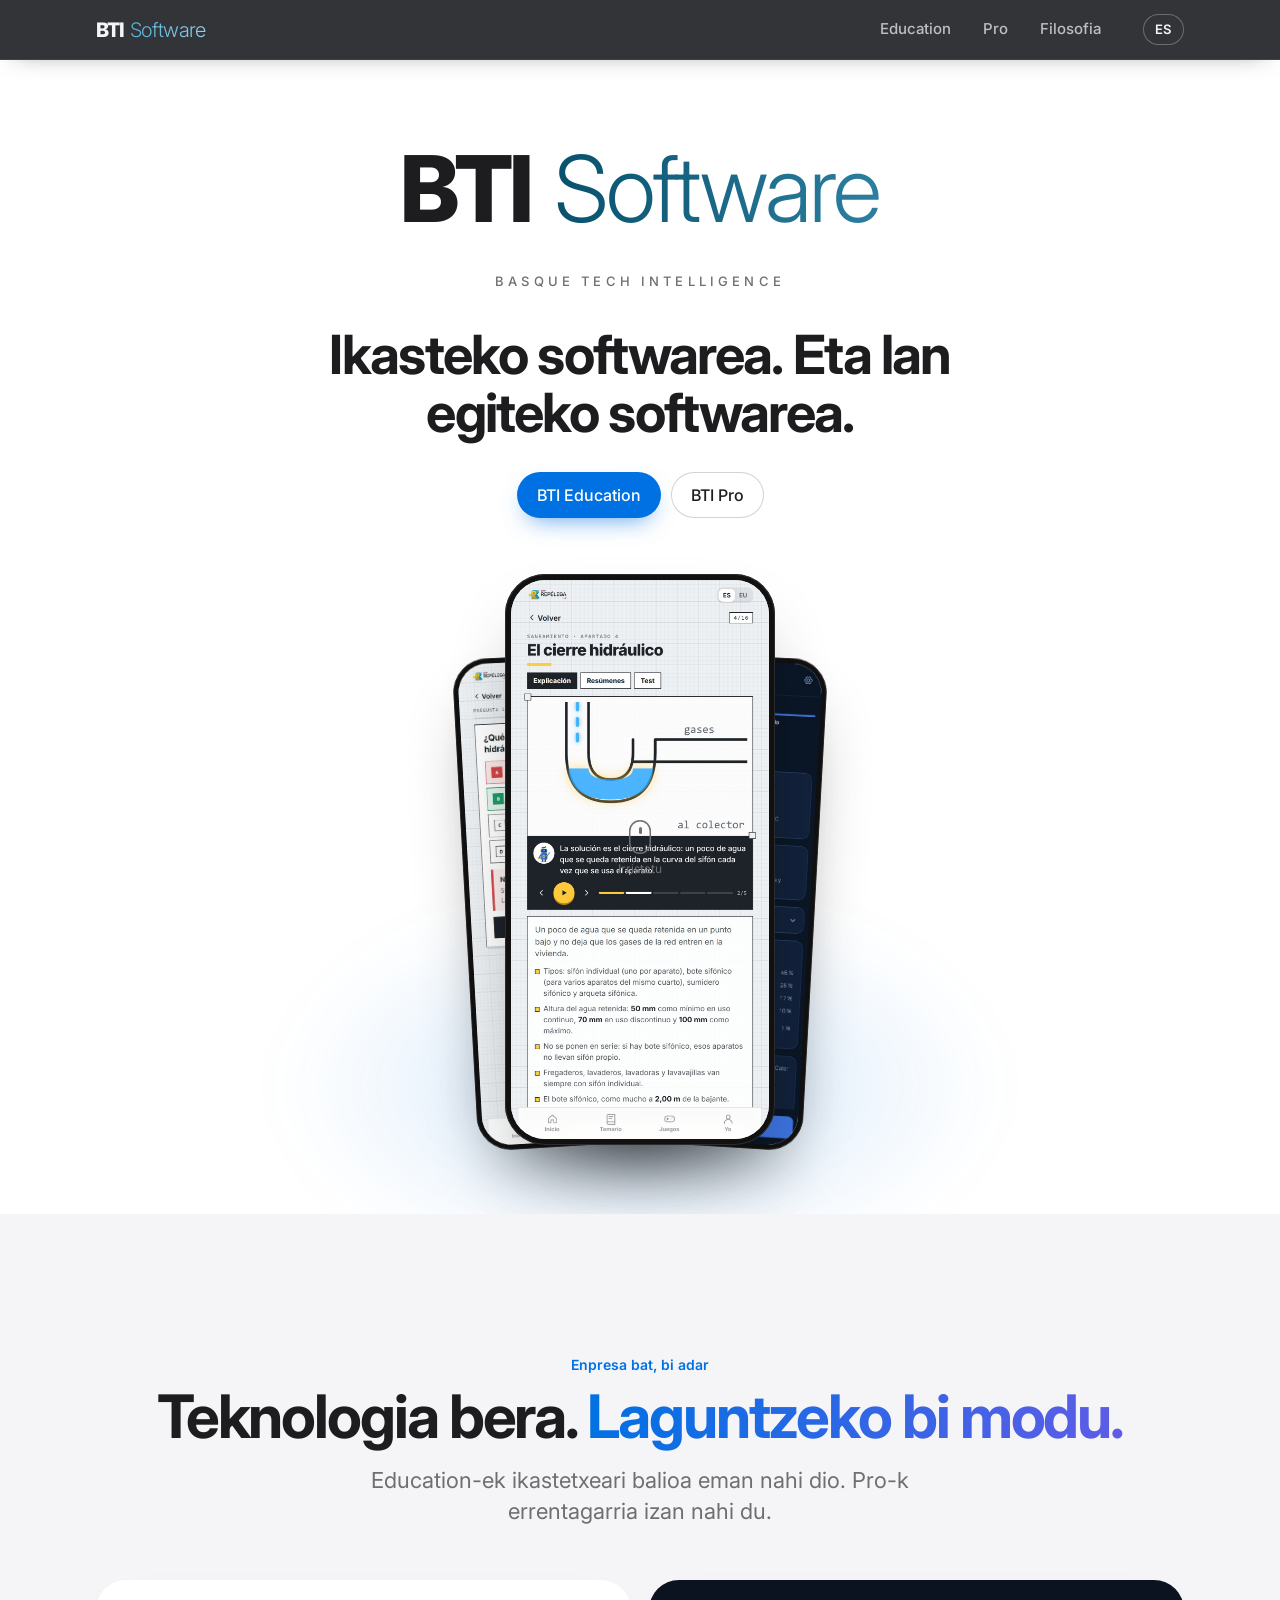
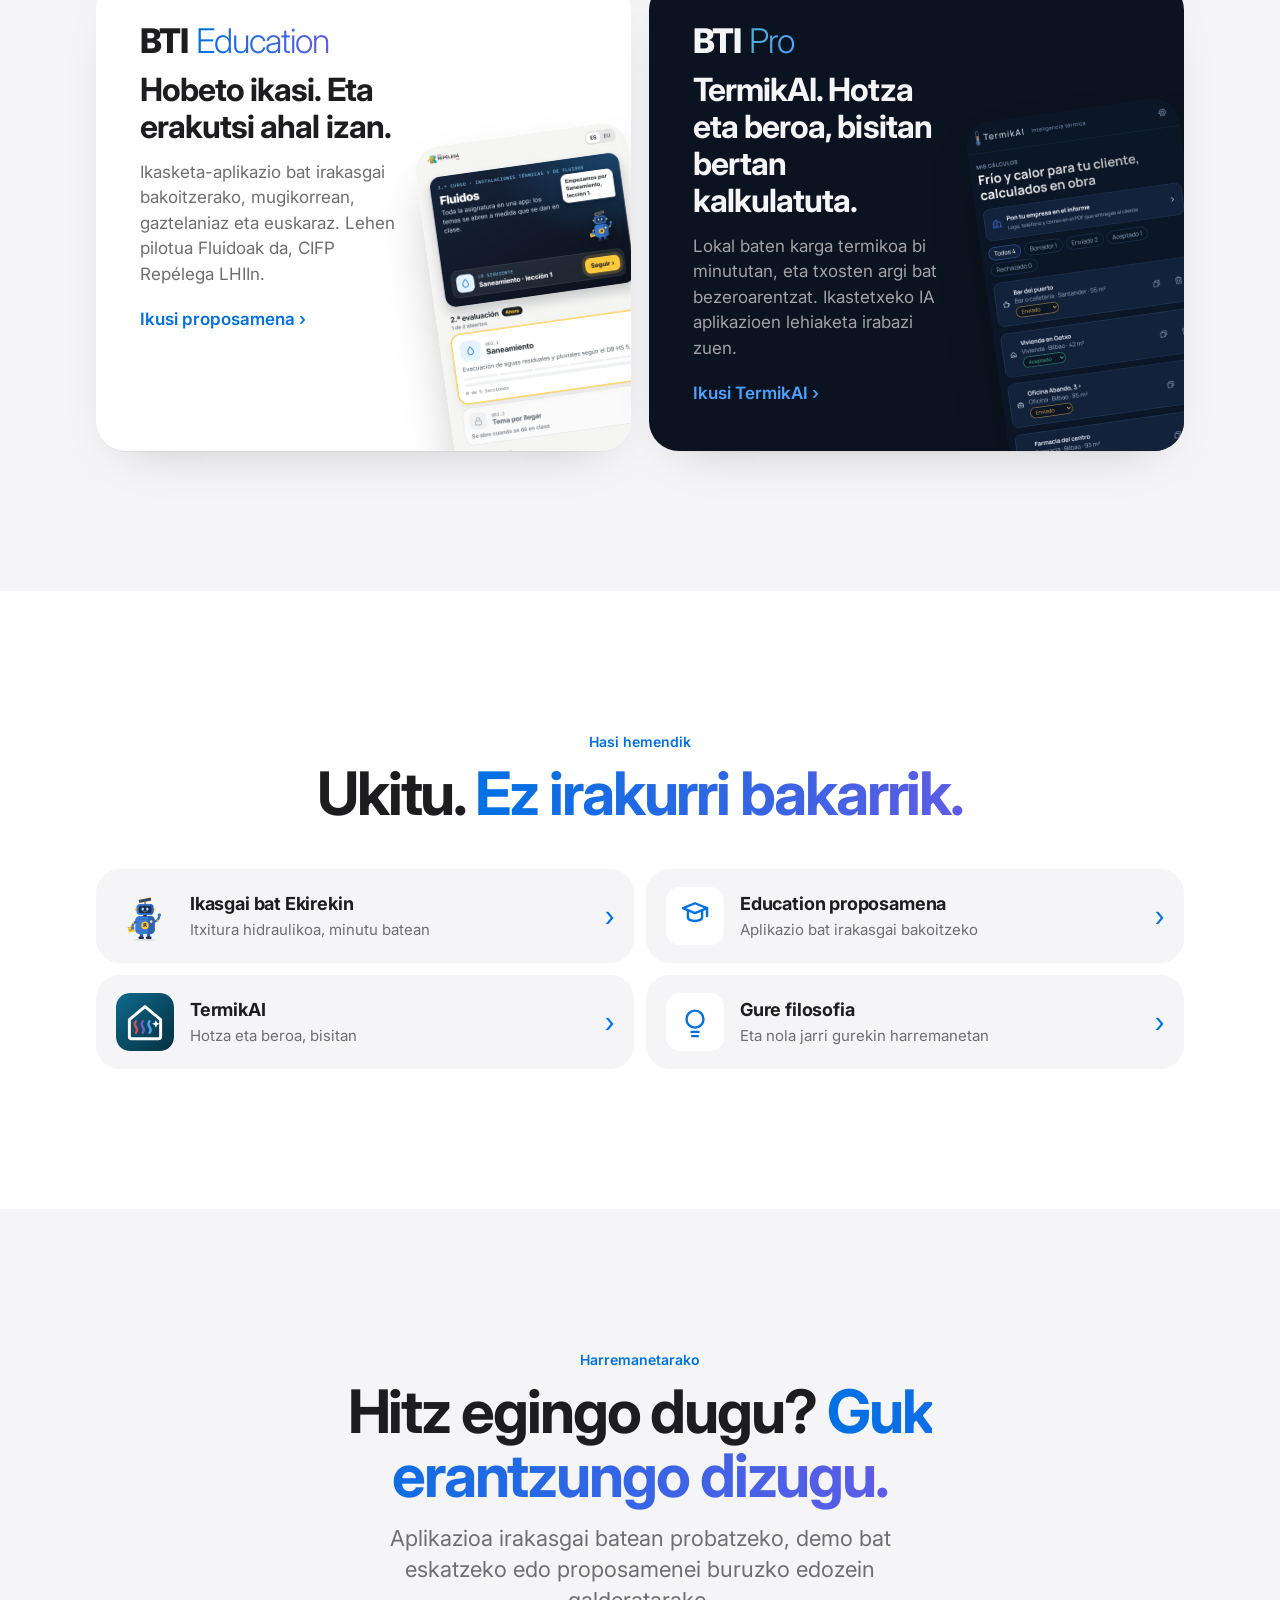
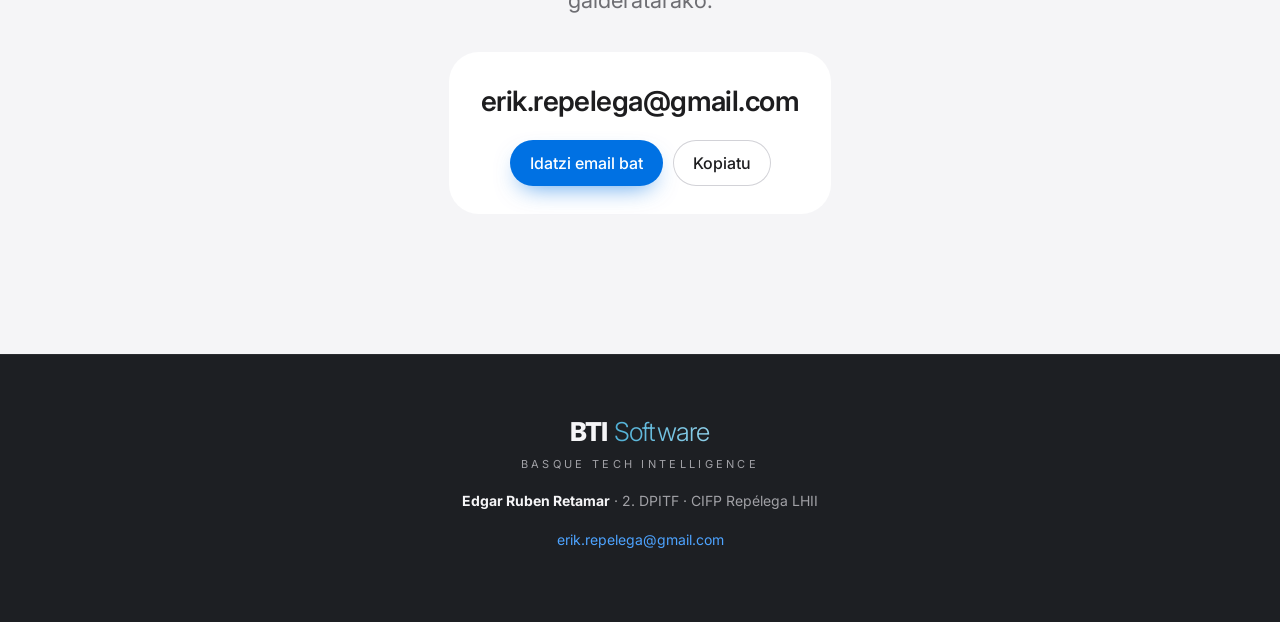
==== eu/index.html @ 72ccfb83 "Web en euskera (eu/) y barra y pie en carbón con menú animado" ====
<!doctype html>
<html lang="eu">
<head>
<meta charset="utf-8">
<meta name="viewport" content="width=device-width, initial-scale=1">
<title>BTI Software</title>
<meta name="description" content="BTI Software: BTI Education eta BTI Pro. Proposamenak, demoak eta bideoak.">
<link rel="icon" href="../img/robot.svg">
<link rel="preconnect" href="https://fonts.googleapis.com">
<link rel="stylesheet" href="https://fonts.googleapis.com/css2?family=Inter:wght@300;400;500;600;700;800&display=swap">
<link rel="stylesheet" href="../css/estilos.css">
<link rel="alternate" hreflang="es" href="../index.html">
</head>
<body>

<nav class="nav" id="nav">
  <div class="wrap">
    <a href="index.html" class="bti" aria-label="BTI Software"><b>BTI</b><i class="sw">Software</i></a>
    <div class="links"><a href="education.html">Education</a><a href="pro.html">Pro</a><a href="filosofia.html">Filosofia</a></div><a class="lang" href="../index.html" hreflang="es" lang="es" title="En castellano">ES</a>
  </div>
  <div class="progress" id="progress"></div>
</nav>


<main>
<!-- 1 · Azala -->
<header class="hero" id="top">
  <div class="wrap">
    <div class="mark"><span class="bti"><b>BTI</b><i class="sw">Software</i></span></div>
    <p class="tag">Basque Tech Intelligence</p>
    <h1 id="hero-title">Ikasteko softwarea. Eta lan egiteko softwarea.</h1>
    <div class="branches">
      <a class="pill solid" href="education.html">BTI Education</a>
      <a class="pill ghost" href="pro.html">BTI Pro</a>
    </div>
  </div>
  <div class="fan" id="fan" aria-label="Aplikazioen pantaila-argazkiak">
    <div class="glow"></div>
    <div class="phone" data-i="-1"><img src="../img/test.jpg" alt="Fluidoak aplikazioaren testa"></div>
    <div class="phone" data-i="1"><img src="../img/tk-resultado.jpg" alt="TermikAIren emaitza"></div>
    <div class="phone" data-i="0"><img src="../img/teoria.jpg" alt="Teoria animatua Ekirekin"></div>
  </div>
  <div class="scroll-hint"><span></span>Irristatu</div>
</header>

<!-- 2 · Enpresa nagusia eta bere bi adarrak -->
<section class="pad grey">
  <div class="wrap center">
    <p class="eyebrow rv">Enpresa bat, bi adar</p>
    <h2 class="h2 rv d1">Teknologia bera. <span class="grad-edu">Laguntzeko bi modu.</span></h2>
    <p class="sub rv d2">Education-ek ikastetxeari balioa eman nahi dio. Pro-k errentagarria izan nahi du.</p>
  </div>
  <div class="wrap">
    <div class="two">
      <a class="branch rv" href="education.html">
        <div class="text">
          <span class="bti"><b>BTI</b><i class="edu">Education</i></span>
          <h3>Hobeto ikasi. Eta erakutsi ahal izan.</h3>
          <p>Ikasketa-aplikazio bat irakasgai bakoitzerako, mugikorrean, gaztelaniaz eta euskaraz. Lehen pilotua Fluidoak da, CIFP Repélega LHIIn.</p>
          <span class="go">Ikusi proposamena ›</span>
        </div>
        <img class="art" src="../img/inicio.png" alt="">
      </a>
      <a class="branch dark rv d1" href="pro.html">
        <div class="text">
          <span class="bti"><b>BTI</b><i class="pro">Pro</i></span>
          <h3>TermikAI. Hotza eta beroa, bisitan bertan kalkulatuta.</h3>
          <p>Lokal baten karga termikoa bi minututan, eta txosten argi bat bezeroarentzat. Ikastetxeko IA aplikazioen lehiaketa irabazi zuen.</p>
          <span class="go">Ikusi TermikAI ›</span>
        </div>
        <img class="art" src="../img/tk-inicio.jpg" alt="">
      </a>
    </div>
  </div>
</section>
<!-- 3 · Sarbideak -->
<section class="pad">
  <div class="wrap center">
    <p class="eyebrow rv">Hasi hemendik</p>
    <h2 class="h2 rv d1">Ukitu. <span class="grad-edu">Ez irakurri bakarrik.</span></h2>
  </div>
  <div class="wrap">
    <div class="tiles">
      <a class="tile rv" href="education.html#eki"><img src="../img/robot.svg" alt=""><span><b>Ikasgai bat Ekirekin</b><small>Itxitura hidraulikoa, minutu batean</small></span><i>›</i></a>
      <a class="tile rv d1" href="education.html"><svg viewBox="0 0 24 24"><path d="M3.5 6.5 12 3l8.5 3.5L12 10z"/><path d="M7 8.3V13c0 1.4 2.2 2.5 5 2.5s5-1.1 5-2.5V8.3M20.5 6.5V12"/></svg><span><b>Education proposamena</b><small>Aplikazio bat irakasgai bakoitzeko</small></span><i>›</i></a>
      <a class="tile rv d2" href="pro.html"><img class="shot" src="../img/termikai-icono.svg" alt=""><span><b>TermikAI</b><small>Hotza eta beroa, bisitan</small></span><i>›</i></a>
      <a class="tile rv d3" href="filosofia.html"><svg viewBox="0 0 24 24"><circle cx="12" cy="10" r="6"/><path d="M9.5 19h5M10 22h4"/></svg><span><b>Gure filosofia</b><small>Eta nola jarri gurekin harremanetan</small></span><i>›</i></a>
    </div>
  </div>
</section>
<!-- Harremanetarako -->
<section class="pad grey contact" id="contacto">
  <div class="wrap center">
    <p class="eyebrow rv">Harremanetarako</p>
    <h2 class="h2 rv d1">Hitz egingo dugu? <span class="grad-edu">Guk erantzungo dizugu.</span></h2>
    <p class="sub rv d2">Aplikazioa irakasgai batean probatzeko, demo bat eskatzeko edo proposamenei buruzko edozein galderatarako.</p>
    <div class="mailbox rv d3">
      <span class="addr" id="mail-addr">erik.repelega@gmail.com</span>
      <div class="mail-btns">
        <a class="pill solid" href="mailto:erik.repelega@gmail.com?subject=BTI%20Software">Idatzi email bat</a>
        <button class="pill ghost" id="mail-copy" type="button">Kopiatu</button>
      </div>
    </div>
  </div>
</section>
</main>

<footer>
  <span class="bti"><b>BTI</b><i class="sw">Software</i></span>
  <p class="tag">Basque Tech Intelligence</p>
  <p><b>Edgar Ruben Retamar</b> · 2. DPITF · CIFP Repélega LHII</p>
  <p><a class="mail" href="mailto:erik.repelega@gmail.com">erik.repelega@gmail.com</a></p>
</footer>

<script src="../js/main.js"></script>
</body>
</html>
---- css/estilos.css ----
/* Web piloto de BTI Software: estilo Apple (blanco, gris claro, un bloque oscuro), las dos ramas y acceso a informes, demos y vídeos.
   Sin librerías salvo qrcodejs para los QR. Todos los efectos respetan prefers-reduced-motion. */
:root {
  --ink: #1D1D1F; --soft: #6E6E73; --line: #D2D2D7; --grey: #F5F5F7; --white: #FFFFFF;
  --blue: #0071E3; --indigo: #5E5CE6; --petrol: #08516D; --petrol2: #2C7FA0; --water: #2F8BDB;
  --night: #0B1320; --night2: #131E2E;
  --f: 'Inter', -apple-system, 'Segoe UI', Arial, sans-serif;
}
* { box-sizing: border-box; }
html { scroll-behavior: smooth; }
body { margin: 0; background: var(--white); color: var(--ink); font-family: var(--f); font-size: 17px; line-height: 1.5; -webkit-font-smoothing: antialiased; overflow-x: hidden; }
h1, h2, h3, p { margin: 0; }
a { color: inherit; }
img { display: block; max-width: 100%; }
.wrap { max-width: 1120px; margin: 0 auto; padding: 0 16px; }
.grad-sw { background: linear-gradient(90deg, var(--petrol), var(--petrol2)); -webkit-background-clip: text; background-clip: text; color: transparent; }
.grad-edu { background: linear-gradient(90deg, var(--blue), var(--indigo)); -webkit-background-clip: text; background-clip: text; color: transparent; }
.grad-pro { background: linear-gradient(90deg, #4FB0D6, #4DA3FF); -webkit-background-clip: text; background-clip: text; color: transparent; }
.eyebrow { font-size: 14px; font-weight: 600; color: var(--blue); }
.h2 { font-size: clamp(34px, 6vw, 60px); font-weight: 700; letter-spacing: -0.035em; line-height: 1.06; margin-top: 10px; text-wrap: balance; }
.sub { font-size: clamp(18px, 2.4vw, 22px); color: var(--soft); line-height: 1.4; margin-top: 16px; max-width: 40ch; }
.center { text-align: center; } .center .sub { margin-left: auto; margin-right: auto; }
section { position: relative; }
.pad { padding: clamp(72px, 11vw, 140px) 0; }
.grey { background: var(--grey); }

/* Marca (opción A): BTI en negrita y la rama fina en degradado */
.bti { display: inline-flex; align-items: baseline; gap: .26em; letter-spacing: -.045em; line-height: 1; white-space: nowrap; }
.bti b { font-weight: 800; } .bti i { font-style: normal; font-weight: 300; letter-spacing: -.03em; }
.bti .sw { background: linear-gradient(90deg, var(--petrol), var(--petrol2)); -webkit-background-clip: text; background-clip: text; color: transparent; }
.bti .edu { background: linear-gradient(90deg, var(--blue), var(--indigo)); -webkit-background-clip: text; background-clip: text; color: transparent; }
.bti .pro { background: linear-gradient(90deg, var(--petrol2), var(--blue)); -webkit-background-clip: text; background-clip: text; color: transparent; }
.dark .bti .pro { background-image: linear-gradient(90deg, #4FB0D6, #4DA3FF); }

/* ---------- Barra (carbón, igual que el pie) ---------- */
:root { --carbon: #1D1F23; }
.nav { position: fixed; inset: 0 0 auto 0; z-index: 50; height: 60px; display: flex; align-items: center; color: #F5F5F7;
  background: rgba(29,31,35,.9); backdrop-filter: saturate(160%) blur(20px); -webkit-backdrop-filter: saturate(160%) blur(20px);
  border-bottom: 1px solid rgba(255,255,255,.07); box-shadow: 0 8px 24px -16px rgba(0,0,0,.5); }
.nav.on-dark { background: rgba(29,31,35,.9); }
.nav .wrap { display: flex; align-items: center; gap: 22px; width: 100%; }
.nav .bti { font-size: 20px; text-decoration: none; color: #F5F5F7; }
.nav .bti .sw, footer .bti .sw { background-image: linear-gradient(90deg, #4FB0D6, #8FD0EA); }
.nav .links { margin-left: auto; display: flex; gap: 4px; font-size: 15px; font-weight: 500; }
.nav .links a { position: relative; text-decoration: none; padding: 8px 14px; border-radius: 999px; color: rgba(245,245,247,.72);
  transition: color .25s, background-color .25s; }
/* Al pasar: fondo suave y una línea que crece desde el centro; la página actual la lleva siempre */
.nav .links a::after { content: ''; position: absolute; left: 14px; right: 14px; bottom: 3px; height: 2px; border-radius: 2px;
  background: linear-gradient(90deg, #4DA3FF, #8A88FF); transform: scaleX(0); transition: transform .35s cubic-bezier(.2,.7,.2,1); }
.nav .links a:hover { color: #fff; background: rgba(255,255,255,.08); }
.nav .links a:hover::after, .nav .links a.here::after { transform: scaleX(1); }
.nav .links a.here { color: #fff; font-weight: 600; }
.nav .links a:focus-visible, .nav .lang:focus-visible { outline: 2px solid #4DA3FF; outline-offset: 2px; }
/* Cambio de idioma ES / EU (las páginas en euskera están en eu/) */
.nav .lang { margin-left: 6px; font-size: 13px; font-weight: 600; letter-spacing: .05em; padding: 6px 12px; border-radius: 999px; text-decoration: none;
  color: #F5F5F7; box-shadow: 0 0 0 1px rgba(255,255,255,.28) inset; transition: background-color .25s, color .25s, box-shadow .25s; }
.nav .lang:hover { background: #F5F5F7; color: var(--carbon); box-shadow: 0 0 0 1px #F5F5F7 inset; }
@media (prefers-reduced-motion: reduce) { .nav .links a, .nav .links a::after, .nav .lang { transition: none; } }
.progress { position: absolute; left: 0; bottom: -1px; height: 2px; width: 100%; transform-origin: 0 50%; transform: scaleX(0); background: linear-gradient(90deg, var(--petrol2), var(--blue), var(--indigo)); }
@media (max-width: 620px) { .nav .links a.hide-sm { display: none; } }

/* ---------- Portada ---------- */
.hero { min-height: 100vh; padding: 120px 0 0; text-align: center; overflow: hidden; }
.hero .mark { font-size: clamp(40px, 9vw, 92px); }
.hero .tag { margin-top: 14px; font-size: 13px; letter-spacing: .32em; text-transform: uppercase; color: var(--soft); font-weight: 500; }
.hero h1 { margin: 34px auto 0; font-size: clamp(30px, 5vw, 54px); font-weight: 700; letter-spacing: -0.035em; line-height: 1.08; max-width: 18ch; }
.hero h1 .w { display: inline-block; opacity: 0; transform: translateY(.5em); filter: blur(8px); transition: opacity .8s, transform .8s cubic-bezier(.2,.7,.2,1), filter .8s; }
.hero.go h1 .w { opacity: 1; transform: none; filter: none; }
.branches { display: flex; gap: 10px; justify-content: center; margin-top: 30px; flex-wrap: wrap; }
.pill { display: inline-flex; align-items: center; gap: 8px; padding: 11px 20px; border-radius: 999px; font-size: 16px; font-weight: 500; text-decoration: none; transition: transform .25s, box-shadow .25s; }
.pill:hover { transform: translateY(-2px); }
.pill.solid { background: var(--blue); color: #fff; box-shadow: 0 10px 24px -10px rgba(0,113,227,.7); }
.pill.ghost { background: #fff; color: var(--ink); box-shadow: 0 0 0 1px var(--line) inset; }
.fan { position: relative; height: clamp(380px, 62vw, 640px); max-width: 900px; margin: 56px auto 0; perspective: 1400px; }
.phone { position: absolute; left: 50%; top: 0; width: clamp(160px, 26vw, 270px); aspect-ratio: 500 / 1058; border-radius: 15% / 7%; background: #111; padding: clamp(4px, .6vw, 6px);
  box-shadow: 0 40px 80px -30px rgba(0,0,0,.45), 0 0 0 1px #2c2c2e inset; will-change: transform; }
.phone img, .phone iframe { width: 100%; height: 100%; object-fit: cover; object-position: top; border-radius: 13% / 6.2%; border: 0; background: #fff; }
.glow { position: absolute; inset: auto 10% -10% 10%; height: 60%; background: radial-gradient(closest-side, rgba(0,113,227,.18), transparent); filter: blur(30px); }
.scroll-hint { position: absolute; left: 50%; bottom: 22px; transform: translateX(-50%); font-size: 12px; color: var(--soft); display: grid; justify-items: center; gap: 6px; z-index: 3; }
.scroll-hint span { width: 22px; height: 34px; border-radius: 12px; box-shadow: 0 0 0 1.5px var(--soft) inset; position: relative; }
.scroll-hint span::after { content: ''; position: absolute; left: 50%; top: 7px; width: 3px; height: 7px; margin-left: -1.5px; border-radius: 2px; background: var(--soft); animation: hint 1.8s infinite; }
@keyframes hint { 0% { transform: translateY(0); opacity: 1; } 70% { transform: translateY(10px); opacity: 0; } 100% { opacity: 0; } }

/* ---------- Revelado al entrar ---------- */
.rv { opacity: 0; transform: translateY(34px); transition: opacity 1s, transform 1s cubic-bezier(.2,.7,.2,1); }
.rv.in { opacity: 1; transform: none; }
.rv.d1 { transition-delay: .1s; } .rv.d2 { transition-delay: .2s; } .rv.d3 { transition-delay: .3s; }

/* ---------- Matriz y ramas ---------- */
.two { display: grid; gap: 18px; margin-top: 54px; }
@media (min-width: 800px) { .two { grid-template-columns: 1fr 1fr; } }
.branch { position: relative; border-radius: 30px; padding: clamp(28px, 4vw, 44px); overflow: hidden; text-decoration: none; display: grid; gap: 14px; min-height: 380px; align-content: start;
  background: #fff; box-shadow: 0 1px 0 rgba(0,0,0,.04), 0 20px 50px -30px rgba(0,0,0,.25); transition: transform .4s cubic-bezier(.2,.7,.2,1); isolation: isolate; }
.branch::before { content: ''; position: absolute; inset: 0; z-index: -1; opacity: 0; transition: opacity .3s;
  background: radial-gradient(420px circle at var(--mx, 50%) var(--my, 50%), var(--spot, rgba(0,113,227,.12)), transparent 60%); }
.branch:hover::before { opacity: 1; }
.branch.dark { background: var(--night); color: #F5F5F7; --spot: rgba(77,163,255,.18); }
.branch .bti { font-size: 34px; }
.branch h3 { font-size: clamp(24px, 3vw, 32px); letter-spacing: -0.03em; line-height: 1.15; font-weight: 700; }
.branch p { color: var(--soft); } .branch.dark p { color: #A1A1A6; }
.branch .go { margin-top: 6px; font-weight: 600; color: var(--blue); } .branch.dark .go { color: #4DA3FF; }
.branch .art { position: absolute; right: -24px; bottom: -110px; width: 40%; max-width: 230px; transform: rotate(-8deg); border-radius: 26px; box-shadow: 0 30px 60px -20px rgba(0,0,0,.4); transition: transform .6s cubic-bezier(.2,.7,.2,1); }
.branch:hover .art { transform: rotate(-4deg) translateY(-12px); }
.branch .text { max-width: 58%; display: grid; gap: 14px; }
@media (max-width: 520px) { .branch .text { max-width: 100%; } .branch .art { position: relative; right: auto; bottom: auto; width: 60%; margin: 10px 0 -60px auto; } }

/* ---------- Historia con el móvil fijo ---------- */
.story { height: 320vh; }
.story .stick { position: sticky; top: 0; height: 100vh; display: grid; align-items: center; overflow: hidden; }
.story .grid { display: grid; gap: 30px; align-items: center; }
@media (min-width: 860px) { .story .grid { grid-template-columns: 1fr 1fr; } }
.steps { position: relative; min-height: 260px; }
.st { position: absolute; inset: 0; opacity: 0; transform: translateY(30px); transition: opacity .6s, transform .6s cubic-bezier(.2,.7,.2,1); pointer-events: none; }
.st.on { opacity: 1; transform: none; pointer-events: auto; }
.st .k { font-size: 14px; font-weight: 700; color: var(--blue); letter-spacing: .08em; }
.st h3 { font-size: clamp(34px, 5vw, 56px); font-weight: 700; letter-spacing: -0.04em; line-height: 1.04; margin-top: 8px; }
.st ul { list-style: none; padding: 0; margin: 20px 0 0; display: grid; gap: 10px; font-size: 19px; }
.st li { display: flex; gap: 10px; align-items: center; } .st li::before { content: ''; width: 8px; height: 8px; border-radius: 50%; background: var(--blue); flex: none; }
.dots { display: flex; gap: 8px; margin-top: 28px; } .dots i { width: 8px; height: 8px; border-radius: 4px; background: var(--line); transition: width .4s, background .4s; } .dots i.on { width: 28px; background: var(--blue); }
.story .stage { position: relative; height: min(76vh, 640px); display: grid; place-items: center; }
.story .phone { position: relative; left: auto; top: auto; width: auto; height: 100%; }
.story .phone img { position: absolute; inset: clamp(4px, .6vw, 6px); width: calc(100% - 2 * clamp(4px, .6vw, 6px)); height: calc(100% - 2 * clamp(4px, .6vw, 6px)); opacity: 0; transform: scale(1.04); transition: opacity .7s, transform .9s; }
.story .phone img.on { opacity: 1; transform: none; }
@media (max-width: 859px) { .story .stage { height: 52vh; order: -1; } .steps { min-height: 230px; } }

/* ---------- Lección de Eki ---------- */
.lesson { display: grid; gap: 22px; margin-top: 48px; background: #fff; border-radius: 32px; padding: clamp(18px, 3vw, 34px); box-shadow: 0 30px 70px -40px rgba(0,0,0,.35); }
@media (min-width: 900px) { .lesson { grid-template-columns: 1.25fr 1fr; align-items: center; } }
.board { position: relative; border-radius: 22px; overflow: hidden; background: #FBFBFD; box-shadow: 0 0 0 1px #ECECF0 inset;
  background-image: linear-gradient(#EEF1F6 1px, transparent 1px), linear-gradient(90deg, #EEF1F6 1px, transparent 1px); background-size: 26px 26px; }
.board svg { display: block; width: 100%; height: auto; }
.board .label { font: 600 clamp(13px, 3.4vw, 15px) var(--f); fill: var(--soft); }
.board .pipe-o { fill: none; stroke: #C9CED6; stroke-width: 26; stroke-linecap: round; stroke-linejoin: round; }
.board .pipe-i { fill: none; stroke: #fff; stroke-width: 18; stroke-linecap: round; stroke-linejoin: round; }
.board .water { fill: none; stroke: var(--water); stroke-width: 18; stroke-linecap: round; stroke-dasharray: 1; stroke-dashoffset: 1; transition: stroke-dashoffset 1.2s cubic-bezier(.4,0,.2,1); }
.board .water.full { stroke-dashoffset: 0; }
.board .vent { opacity: 0; transform: translateY(20px); transition: opacity .6s, transform .8s cubic-bezier(.2,.7,.2,1); }
.board .vent.on { opacity: 1; transform: none; }
.board .air { opacity: 0; } .board .vent.on .air { opacity: 1; }
.board .smell { opacity: 0; transition: opacity .5s; } .board .smell.on { opacity: 1; }
.board .stop { opacity: 0; transition: opacity .4s; } .board .stop.on { opacity: 1; }
.board .basin { fill: #fff; stroke: #C9CED6; stroke-width: 3; }
.coach { display: grid; gap: 16px; }
.eki-row { display: flex; gap: 14px; align-items: flex-end; }
.eki { width: clamp(84px, 11vw, 120px); flex: none; animation: bob 3.2s ease-in-out infinite; transform-origin: 50% 100%; }
.eki.talk { animation: bob 3.2s ease-in-out infinite, nod .5s ease-in-out 2; }
@keyframes bob { 50% { transform: translateY(-6px); } }
@keyframes nod { 50% { rotate: -4deg; } }
.say { position: relative; background: var(--grey); border-radius: 20px 20px 20px 6px; padding: 16px 18px; font-size: 18px; line-height: 1.45; min-height: 110px; flex: 1; }
.say b { color: var(--blue); font-weight: 600; }
.say .caret { display: inline-block; width: 2px; height: 1em; background: var(--blue); vertical-align: -2px; margin-left: 2px; animation: blink .9s steps(1) infinite; }
@keyframes blink { 50% { opacity: 0; } }
.ctrl { display: flex; align-items: center; gap: 10px; flex-wrap: wrap; }
.btn { appearance: none; border: 0; font: 600 16px var(--f); border-radius: 999px; padding: 12px 22px; cursor: pointer; background: var(--blue); color: #fff; transition: transform .2s, background .2s; }
.btn:hover { transform: translateY(-1px); } .btn.sec { background: #fff; color: var(--ink); box-shadow: 0 0 0 1px var(--line) inset; }
.btn:disabled { opacity: .4; cursor: default; transform: none; }
.ldots { display: flex; gap: 6px; margin-left: auto; } .ldots i { width: 7px; height: 7px; border-radius: 4px; background: var(--line); transition: width .3s, background .3s; } .ldots i.on { width: 22px; background: var(--blue); }
.quiz { display: grid; gap: 8px; } .quiz[hidden] { display: none; }
.opt { text-align: left; background: #fff; color: var(--ink); box-shadow: 0 0 0 1px var(--line) inset; border-radius: 14px; padding: 13px 16px; font-weight: 500; }
.opt.ok { background: #E8F6EE; box-shadow: 0 0 0 2px #1E9E5A inset; } .opt.ko { background: #F4F4F6; color: var(--soft); text-decoration: line-through; }
.confetti { position: absolute; inset: 0; pointer-events: none; overflow: hidden; }
.confetti i { position: absolute; width: 8px; height: 12px; border-radius: 2px; top: 40%; left: 50%; animation: pop 1.2s cubic-bezier(.2,.7,.3,1) forwards; }
@keyframes pop { to { transform: translate(var(--x), var(--y)) rotate(var(--r)); opacity: 0; } }

/* ---------- Cifras ---------- */
.nums { display: grid; grid-template-columns: repeat(2, 1fr); gap: 12px; margin-top: 46px; }
@media (min-width: 800px) { .nums { grid-template-columns: repeat(4, 1fr); } }
.num { background: #fff; border-radius: 26px; padding: 26px 22px; }
.grey .num { background: #fff; } .dark .num { background: var(--night2); }
.num .n { font-size: clamp(48px, 7vw, 72px); font-weight: 800; letter-spacing: -0.05em; line-height: 1; display: block; }
.num b { display: block; margin-top: 10px; font-size: 18px; } .num small { color: var(--soft); font-size: 14px; } .dark .num small { color: #A1A1A6; }

/* ---------- Demo en vivo ---------- */
.live { display: grid; gap: 30px; align-items: center; margin-top: 40px; }
@media (min-width: 860px) { .live { grid-template-columns: 1fr auto; } }
.live .phone { position: relative; left: auto; width: min(320px, 78vw); margin: 0 auto; }
.live .cover-btn { position: absolute; inset: clamp(4px, .6vw, 6px); border-radius: 13% / 6.2%; overflow: hidden; border: 0; padding: 0; cursor: pointer; background: #000; }
.live .cover-btn img { width: 100%; height: 100%; object-fit: cover; object-position: top; border-radius: 0; opacity: .55; transition: opacity .3s, transform .6s; }
.live .cover-btn:hover img { opacity: .4; transform: scale(1.03); }
.live .cover-btn span { position: absolute; inset: 0; display: grid; place-items: center; align-content: center; gap: 12px; color: #fff; font: 600 17px var(--f); }
.live .cover-btn span i { width: 66px; height: 66px; border-radius: 50%; background: rgba(255,255,255,.22); backdrop-filter: blur(10px); display: grid; place-items: center; animation: pulse 2s infinite; }
@keyframes pulse { 0% { box-shadow: 0 0 0 0 rgba(255,255,255,.5); } 100% { box-shadow: 0 0 0 22px rgba(255,255,255,0); } }
.checks { list-style: none; padding: 0; margin: 24px 0 0; display: grid; gap: 12px; }
.checks li { display: flex; gap: 12px; align-items: flex-start; font-size: 18px; }
.checks li svg { width: 24px; height: 24px; flex: none; stroke: var(--blue); fill: none; stroke-width: 2; stroke-linecap: round; stroke-linejoin: round; margin-top: 1px; }

/* ---------- Flujo ---------- */
.flow { position: relative; display: grid; gap: 16px; margin-top: 48px; }
@media (min-width: 800px) { .flow { grid-template-columns: repeat(4, 1fr); } }
.fl { background: var(--grey); border-radius: 24px; padding: 24px; position: relative; }
.fl small { font-size: 12px; font-weight: 700; color: var(--blue); letter-spacing: .08em; }
.fl h3 { font-size: 22px; margin-top: 6px; letter-spacing: -0.02em; } .fl p { color: var(--soft); margin-top: 4px; }
.fl .ln { position: absolute; left: 24px; right: 24px; top: 0; height: 3px; border-radius: 2px; background: linear-gradient(90deg, var(--blue), var(--indigo)); transform: scaleX(0); transform-origin: 0 50%; transition: transform .8s cubic-bezier(.2,.7,.2,1); }
.fl.in .ln { transform: scaleX(1); }
.phases { display: grid; gap: 14px; margin-top: 30px; }
@media (min-width: 800px) { .phases { grid-template-columns: repeat(3, 1fr); } }
.ph { border-radius: 24px; padding: 24px; box-shadow: 0 0 0 1px var(--line) inset; }
.ph .k { width: 34px; height: 34px; border-radius: 50%; display: grid; place-items: center; background: var(--blue); color: #fff; font-weight: 700; }
.ph small { display: block; margin-top: 14px; color: var(--blue); font-weight: 600; font-size: 13px; } .ph h3 { margin-top: 4px; font-size: 20px; } .ph p { color: var(--soft); margin-top: 6px; font-size: 16px; }

/* ---------- BTI Pro (oscuro) ---------- */
.dark { background: var(--night); color: #F5F5F7; }
.dark .eyebrow { color: #4DA3FF; } .dark .sub { color: #A1A1A6; }
.tk-logo { width: 74px; height: 74px; border-radius: 18px; box-shadow: 0 20px 40px -14px rgba(77,163,255,.5); }
.tksteps { display: grid; gap: 16px; margin-top: 50px; }
@media (min-width: 860px) { .tksteps { grid-template-columns: repeat(3, 1fr); } }
.tks { background: var(--night2); border-radius: 28px; padding: 26px 26px 0; overflow: hidden; display: grid; gap: 8px; align-content: start; }
.tks .k { font-size: 12px; font-weight: 700; letter-spacing: .08em; color: #4DA3FF; } .tks h3 { font-size: 24px; letter-spacing: -0.02em; } .tks p { color: #A1A1A6; }
.tks .peek { margin: 18px auto 0; width: 70%; aspect-ratio: 500 / 560; overflow: hidden; border-radius: 24px 24px 0 0; background: #111; padding: 6px 6px 0; transition: transform .6s cubic-bezier(.2,.7,.2,1); }
.tks:hover .peek { transform: translateY(-10px); }
.tks .peek img { width: 100%; border-radius: 19px 19px 0 0; }
.norms { display: flex; flex-wrap: wrap; gap: 8px; margin-top: 26px; }
.norms span { padding: 8px 14px; border-radius: 999px; font-size: 14px; background: rgba(255,255,255,.07); color: #D2D2D7; }
.disc { margin-top: 18px; font-size: 13px; color: #86868B; max-width: 70ch; }

/* ---------- Informes, demos y QR ---------- */
.docs { display: grid; gap: 18px; margin-top: 50px; }
@media (min-width: 860px) { .docs { grid-template-columns: 1fr 1fr; } }
.doc { border-radius: 30px; padding: clamp(24px, 3vw, 36px); background: #fff; box-shadow: 0 20px 50px -34px rgba(0,0,0,.3); display: grid; gap: 18px; align-content: start; }
.doc .bti { font-size: 28px; } .doc h3 { font-size: 24px; letter-spacing: -0.02em; }
.qrs { display: grid; grid-template-columns: 1fr 1fr; gap: 12px; }
.qr-card { border-radius: 22px; padding: 16px; background: var(--grey); display: grid; gap: 10px; justify-items: center; text-align: center; text-decoration: none; transition: transform .25s; }
.qr-card:hover { transform: translateY(-3px); }
.qr-card .qr { width: 100%; max-width: 150px; aspect-ratio: 1; background: #fff; border-radius: 14px; padding: 10px; }
.qr-card .qr img, .qr-card .qr canvas { width: 100% !important; height: auto !important; }
.qr-card b { font-size: 16px; } .qr-card small { display: block; font-size: 13px; color: var(--soft); font-weight: 400; }
.dl { display: flex; align-items: center; justify-content: space-between; gap: 12px; padding: 16px 18px; border-radius: 18px; box-shadow: 0 0 0 1px var(--line) inset; text-decoration: none; transition: background .2s; }
.dl:hover { background: var(--grey); } .dl b { display: block; } .dl small { color: var(--soft); }
.dl svg { width: 26px; height: 26px; stroke: var(--blue); fill: none; stroke-width: 1.8; stroke-linecap: round; stroke-linejoin: round; flex: none; }

footer { padding: 64px 16px 72px; text-align: center; color: #A1A1A6; font-size: 14px; background: var(--carbon); border-top: 1px solid rgba(255,255,255,.06); }
footer .bti { font-size: 26px; color: #F5F5F7; } footer b { color: #F5F5F7; } footer .tag { letter-spacing: .3em; font-size: 11px; text-transform: uppercase; margin-top: 10px; }
footer p { margin-top: 18px; }

@media (prefers-reduced-motion: reduce) {
  *, *::before, *::after { animation: none !important; transition: none !important; }
  .rv, .hero h1 .w { opacity: 1; transform: none; filter: none; }
}

/* ---------- Accesos de la portada ---------- */
.tiles { display: grid; gap: 12px; margin-top: 44px; }
@media (min-width: 760px) { .tiles { grid-template-columns: 1fr 1fr; } }
.tile { display: flex; align-items: center; gap: 16px; padding: 18px 20px; border-radius: 24px; background: var(--grey); text-decoration: none; transition: transform .3s cubic-bezier(.2,.7,.2,1), background .3s; }
.tile:hover { transform: translateY(-3px); background: #EDEDF2; }
.tile img, .tile svg { width: 58px; height: 58px; flex: none; border-radius: 14px; object-fit: cover; object-position: top; }
.tile svg { padding: 12px; background: #fff; fill: none; stroke: var(--blue); stroke-width: 1.7; stroke-linecap: round; stroke-linejoin: round; }
.tile b { display: block; font-size: 18px; letter-spacing: -0.01em; } .tile small { color: var(--soft); font-size: 15px; }
.tile i { margin-left: auto; font-style: normal; font-size: 28px; color: var(--blue); line-height: 1; transition: transform .3s; }
.tile:hover i { transform: translateX(4px); }

/* ---------- Móvil ---------- */
@media (max-width: 600px) {
  .pad { padding: 64px 0; }
  .hero { padding-top: 92px; min-height: auto; }
  .hero .tag { letter-spacing: .22em; font-size: 11px; }
  .fan { height: 118vw; margin-top: 36px; }
  .phone { width: 46vw; }
  .scroll-hint { display: none; }
  .nav .wrap { gap: 10px; } .nav .bti { font-size: 18px; }
  .nav .links { gap: 0; font-size: 14px; } .nav .links a { padding: 7px 9px; } .nav .links a::after { left: 9px; right: 9px; }
  .nav .lang { padding: 5px 9px; font-size: 12px; margin-left: 2px; }
  .lesson { padding: 12px; border-radius: 26px; margin-top: 32px; }
  .say { font-size: 16px; min-height: 120px; }
  .eki { width: 70px; }
  .ctrl .btn { padding: 11px 18px; }
  .story { height: 300vh; }
  .story .stick { align-items: start; padding-top: 64px; }
  .story .grid { gap: 14px; }
  .story .stage { height: 46vh; }
  .st h3 { font-size: 30px; } .st ul { font-size: 16px; margin-top: 12px; gap: 6px; }
  .steps { min-height: 250px; }
  .dots { margin-top: 0; }
  .num { padding: 20px 16px; border-radius: 20px; }
  .doc { border-radius: 24px; }
  .qr-card { padding: 12px; }
  .tks .peek { width: 78%; }
}

/* ---------- Filosofía ---------- */
.phil-top { padding-top: clamp(120px, 16vw, 180px); padding-bottom: 0; }
.phil-top .h2 { font-size: clamp(40px, 8vw, 84px); }
/* Manifiesto fijo: cada palabra se enciende según lo bajado (main.js) */
.mani { height: 240vh; }
.mani .stick { position: sticky; top: 0; height: 100vh; display: flex; align-items: center; }
.mani-text { font-size: clamp(28px, 4.6vw, 54px); font-weight: 700; letter-spacing: -0.03em; line-height: 1.18; max-width: 24ch; margin: 0 auto; text-align: center; text-wrap: balance; }
.mani-text .w { color: var(--ink); opacity: .14; transition: opacity .35s, color .35s; }
.mani-text .w.on { opacity: 1; }
.mani-text .w.key.on { color: var(--blue); }
.prs { display: grid; gap: 14px; margin-top: 48px; }
@media (min-width: 720px) { .prs { grid-template-columns: 1fr 1fr; } }
@media (min-width: 1000px) { .prs { grid-template-columns: repeat(3, 1fr); } }
.pr { position: relative; overflow: hidden; background: #fff; border-radius: 28px; padding: 28px; transition: transform .35s cubic-bezier(.2,.7,.2,1), box-shadow .35s; isolation: isolate; }
.pr::before { content: ''; position: absolute; inset: 0; z-index: -1; opacity: 0; transition: opacity .3s; background: radial-gradient(320px circle at var(--mx, 50%) var(--my, 50%), rgba(0,113,227,.10), transparent 60%); }
.pr:hover { transform: translateY(-4px); box-shadow: 0 24px 50px -30px rgba(0,0,0,.25); } .pr:hover::before { opacity: 1; }
.pr svg { width: 44px; height: 44px; fill: none; stroke: var(--blue); stroke-width: 1.6; stroke-linecap: round; stroke-linejoin: round; }
.pr small { display: block; margin-top: 18px; font-size: 12px; font-weight: 700; color: var(--soft); letter-spacing: .1em; }
.pr h3 { font-size: 24px; letter-spacing: -0.02em; line-height: 1.15; margin-top: 4px; }
.pr p { color: var(--soft); margin-top: 8px; }
.acro { display: grid; gap: 28px; margin-top: 36px; }
@media (min-width: 800px) { .acro { grid-template-columns: repeat(3, 1fr); } }
.acro b { font-size: clamp(64px, 10vw, 120px); font-weight: 800; letter-spacing: -0.05em; line-height: 1; background: linear-gradient(90deg, #4FB0D6, #4DA3FF); -webkit-background-clip: text; background-clip: text; color: transparent; }
.acro span { font-size: clamp(28px, 4vw, 44px); font-weight: 300; letter-spacing: -0.03em; }
.acro small { display: block; margin-top: 8px; color: #A1A1A6; font-size: 17px; }

/* ---------- Contacto ---------- */
.mailbox { display: inline-grid; gap: 18px; justify-items: center; margin-top: 36px; padding: 28px 32px; border-radius: 30px; background: #fff; max-width: 100%; }
.mailbox .addr { font-size: clamp(19px, 3.4vw, 28px); font-weight: 600; letter-spacing: -0.02em; overflow-wrap: anywhere; }
.mail-btns { display: flex; gap: 10px; flex-wrap: wrap; justify-content: center; }
.mail-btns button { font-family: var(--f); border: 0; cursor: pointer; }
footer a.mail { color: #4DA3FF; text-decoration: none; transition: color .2s; } footer a.mail:hover { color: #8A88FF; }
@media (max-width: 600px) {
  .mani { height: 220vh; }
  .mailbox { padding: 22px 18px; border-radius: 24px; }
  .pr { padding: 22px; border-radius: 24px; }
}
/* «Para llevar» de Education y Pro: tres QR (app, vídeo e informe) */
.doc.take { max-width: 760px; margin: 50px auto 0; }
.qrs.three { grid-template-columns: repeat(3, 1fr); }
/* En el móvil, un QR por fila y grande: así se puede enseñar la pantalla para que otro lo escanee */
@media (max-width: 600px) { .qrs, .qrs.three { grid-template-columns: 1fr; gap: 14px; } .qr-card { padding: 20px; } .qr-card .qr { max-width: 250px; padding: 14px; } .qr-card b { font-size: 18px; } }

/* ---------- Pro: la escena 3D movida con el scroll ---------- */
.film { height: 650vh; background: #000; }
.film .stick { position: sticky; top: 0; height: 100vh; overflow: hidden; }
.film .screen { position: absolute; inset: 0; background: #000; }
.film iframe { width: 100%; height: 100%; border: 0; display: block; pointer-events: none; opacity: 0; transition: opacity 1s; }
.film.ready iframe { opacity: 1; }
.film .load { position: absolute; inset: 0; display: grid; place-items: center; color: #6E6E73; font-size: 14px; letter-spacing: .1em; }
.film.ready .load { display: none; }
.film .caps { position: absolute; left: 0; right: 0; bottom: 11vh; height: 0; pointer-events: none; }
.fc { position: absolute; left: 16px; right: 16px; bottom: 0; text-align: center; color: #F5F5F7; font-size: clamp(30px, 4.6vw, 60px); font-weight: 600; letter-spacing: -0.03em; line-height: 1.1;
  opacity: 0; transform: translateY(18px); filter: blur(6px); transition: opacity .5s, transform .7s cubic-bezier(.2,.7,.2,1), filter .5s; text-shadow: 0 6px 34px rgba(0,0,0,.75); }
.fc small { display: block; font-size: 13px; font-weight: 500; letter-spacing: .32em; text-transform: uppercase; color: #9FD8FF; margin-bottom: 10px; }
.fc.on { opacity: 1; transform: none; filter: none; }
.film-hint { position: absolute; left: 0; right: 0; bottom: 4vh; text-align: center; font-size: 12px; letter-spacing: .3em; text-transform: uppercase; color: #8E8E93; transition: opacity .4s; }
.film.moved .film-hint { opacity: 0; }
.film-bar { position: absolute; left: 0; bottom: 0; height: 2px; width: 100%; background: linear-gradient(90deg, #2C7FA0, #4DA3FF); transform-origin: 0 50%; transform: scaleX(0); }
/* En vertical, la escena va en una franja panorámica y los rótulos debajo */
@media (max-aspect-ratio: 1/1) {
  .film { height: 560vh; }
  .film .screen { inset: auto 0; top: calc(50% - 28vw - 70px); aspect-ratio: 16 / 9; }
  .film .caps { bottom: auto; top: calc(50% + 28vw - 40px); }
  .fc { top: 0; bottom: auto; font-size: clamp(28px, 7.6vw, 44px); text-shadow: none; }
}
/* En horizontal, al final manda el logo de la escena: sin rótulo encima */
@media (min-aspect-ratio: 1/1) { .fc.last { display: none; } }

/* Próximamente en Pro: las tarjetas de filosofía en versión oscura, con su estado */
.dark .pr { background: #1C1C1E; box-shadow: 0 0 0 1px rgba(255,255,255,.07) inset; }
.dark .pr::before { background: radial-gradient(320px circle at var(--mx, 50%) var(--my, 50%), rgba(77,163,255,.16), transparent 60%); }
.dark .pr svg { stroke: #4DA3FF; }
.dark .pr p { color: #A1A1A6; }
.pr .state { display: inline-block; margin-top: 18px; padding: 4px 10px; border-radius: 99px; font-size: 12px; font-weight: 600; color: #4DA3FF; background: rgba(77,163,255,.12); }
.soon { padding-top: 0; }

/* ---------- Filosofía: efectos ---------- */
/* Título: cada palabra llega desenfocada y se asienta; al bajar, la cabecera se aleja */
.phil-top { overflow: hidden; }
#phil-head { will-change: transform, opacity; }
#phil-title .w { display: inline-block; opacity: 0; filter: blur(14px); transform: translateY(.35em) scale(.94); transition: opacity 1.1s, filter 1.1s, transform 1.3s cubic-bezier(.2,.7,.2,1); }
#phil-title .grad-edu .w { background: inherit; -webkit-background-clip: text; background-clip: text; color: transparent; padding-bottom: .08em; }
#phil-title.go .w { opacity: 1; filter: none; transform: none; }

/* Manifiesto: las palabras se enfocan al encenderse y las clave se subrayan */
.mani-text .w { display: inline-block; filter: blur(5px); transform: translateY(.14em); transition: opacity .5s, filter .6s, transform .6s cubic-bezier(.2,.7,.2,1), color .4s; }
.mani-text .w.on { filter: none; transform: none; }
.mani-text .w.key { position: relative; }
.mani-text .w.key::after { content: ''; position: absolute; left: 0; right: .25em; bottom: .02em; height: .08em; border-radius: 1em; background: linear-gradient(90deg, var(--blue), var(--indigo)); transform: scaleX(0); transform-origin: 0 50%; transition: transform .8s .25s cubic-bezier(.2,.7,.2,1); }
.mani-text .w.key.on::after { transform: scaleX(1); }

/* Principios: el icono se dibuja al aparecer y la tarjeta se inclina hacia el ratón */
.pr { transition: opacity 1s, transform .5s cubic-bezier(.2,.7,.2,1), box-shadow .35s; transform-style: preserve-3d; }
.pr svg .draw { stroke-dasharray: 1; stroke-dashoffset: 1; transition: stroke-dashoffset 1.6s .35s cubic-bezier(.4,0,.2,1); }
.pr.in svg .draw { stroke-dashoffset: 0; }
.pr.in.tilt { transform: perspective(900px) rotateX(var(--rx, 0deg)) rotateY(var(--ry, 0deg)) translateY(-4px); transition: opacity 1s, transform .12s linear, box-shadow .35s; transition-delay: 0s; }
.pr.in.tilt h3 { transform: translateZ(24px); } .pr h3 { transition: transform .5s; }

/* El nombre: B, T e I quietas en el centro; al bajar, cada una se abre en su palabra */
.name { height: 260vh; padding: 0; }
.name .stick { position: sticky; top: 0; height: 100vh; display: flex; align-items: center; }
.name .stick .wrap { width: 100%; }
.acro > div { --p: 0; }
.acro b { display: inline-block; opacity: calc(.3 + .7 * var(--p)); transform: scale(calc(1.15 - .15 * var(--p))); transform-origin: 100% 80%; }
.acro span { display: inline-block; clip-path: inset(-.2em calc((1 - var(--p)) * 100%) -.2em 0); opacity: var(--p); transform: translateX(calc((1 - var(--p)) * -.4em)); }
.acro small { opacity: clamp(0, calc(var(--p) * 2 - 1), 1); transform: translateY(calc((1 - var(--p)) * 14px)); }
@media (max-width: 799px) { .acro { gap: 18px; } .acro small { margin-top: 2px; } }
@media (max-height: 560px) { .name { height: auto; } .name .stick { position: static; height: auto; padding: 90px 0; } .acro > div { --p: 1 !important; } }
@media (prefers-reduced-motion: reduce) {
  #phil-title .w, .mani-text .w { opacity: 1; filter: none; transform: none; }
  .pr svg .draw { stroke-dashoffset: 0; }
  .name { height: auto; } .name .stick { position: static; height: auto; padding: 120px 0; } .acro > div { --p: 1 !important; }
}

/* ---------- Filosofía: las seis ideas como recorrido ---------- */
.route { list-style: none; position: relative; margin: 70px auto 0; padding: 0; max-width: 1000px; display: grid; gap: 90px; }
.route .rail { position: absolute; top: 10px; bottom: 10px; left: 50%; width: 2px; margin-left: -1px; background: var(--line); border-radius: 2px; overflow: hidden; }
.route .rail i { position: absolute; inset: 0; background: linear-gradient(180deg, var(--blue), var(--indigo)); transform: scaleY(0); transform-origin: 50% 0; }
.idea { position: relative; display: grid; grid-template-columns: 1fr 80px 1fr; align-items: center; }
.idea .txt { grid-column: 1; grid-row: 1; text-align: right; padding-right: 10px; }
.idea .viz { grid-column: 3; grid-row: 1; justify-self: start; }
.idea:nth-child(odd) .txt { grid-column: 3; text-align: left; padding: 0 0 0 10px; }
.idea:nth-child(odd) .viz { grid-column: 1; justify-self: end; }
.idea .dot { grid-column: 2; grid-row: 1; justify-self: center; z-index: 1; width: 52px; height: 52px; border-radius: 50%; display: grid; place-items: center; font-size: 15px; font-weight: 700; color: var(--soft); background: var(--grey); box-shadow: 0 0 0 2px var(--line) inset; transition: color .6s, box-shadow .6s, transform .6s cubic-bezier(.2,.7,.2,1); }
.idea.lit .dot { color: #fff; background: linear-gradient(135deg, var(--blue), var(--indigo)); box-shadow: 0 0 0 8px rgba(0,113,227,.12), 0 10px 30px -8px rgba(0,113,227,.6); transform: scale(1.08); }
.idea h3 { font-size: clamp(24px, 3vw, 32px); letter-spacing: -0.025em; line-height: 1.12; }
.idea p { color: var(--soft); margin-top: 10px; font-size: 17px; max-width: 34ch; display: inline-block; }
.viz { position: relative; width: 260px; height: 160px; display: grid; place-items: center; }
.viz svg { fill: none; stroke-linecap: round; stroke-linejoin: round; }

/* 1 · bombilla que se enciende y la pregunta que sale */
.v-bulb svg { width: 150px; stroke: var(--ink); stroke-width: 2.4; }
.v-bulb .glass { fill: rgba(0,113,227,0); transition: fill 1s .6s, stroke 1s .6s; }
.v-bulb .rays path { stroke: var(--blue); stroke-dasharray: 12; stroke-dashoffset: 12; transition: stroke-dashoffset .6s 1.2s; }
.idea.in .v-bulb .glass { fill: rgba(0,113,227,.14); stroke: var(--blue); }
.idea.in .v-bulb .rays path { stroke-dashoffset: 0; animation: ray 2.6s 2s ease-in-out infinite; }
@keyframes ray { 50% { opacity: .35; } }
.v-bulb .q { position: absolute; top: 18px; right: 2px; padding: 6px 12px; border-radius: 14px 14px 14px 4px; background: #fff; font-size: 14px; font-weight: 600; box-shadow: 0 8px 24px -12px rgba(0,0,0,.3); opacity: 0; transform: translateY(8px) scale(.9); transition: .6s 1.6s cubic-bezier(.2,.7,.2,1); }
.idea.in .v-bulb .q { opacity: 1; transform: none; }

/* 2 · IA → propuesta → persona que valida */
.v-flow { display: flex; align-items: center; justify-content: center; }
.v-flow .chip { flex: none; height: 46px; min-width: 46px; padding: 0 14px; border-radius: 23px; display: grid; place-items: center; font-weight: 700; font-size: 14px; background: #fff; box-shadow: 0 8px 24px -14px rgba(0,0,0,.35); opacity: 0; transform: scale(.7); transition: .5s cubic-bezier(.3,1.5,.5,1); }
.v-flow .ai { color: #fff; background: linear-gradient(135deg, var(--indigo), var(--blue)); }
.v-flow .ok { position: relative; padding: 0; width: 56px; height: 56px; border-radius: 50%; }
.v-flow .ok svg { width: 28px; stroke: var(--ink); stroke-width: 1.8; }
.v-flow .ok em { position: absolute; right: -4px; bottom: -4px; width: 22px; height: 22px; border-radius: 50%; display: grid; place-items: center; font-style: normal; font-size: 12px; color: #fff; background: #1E9E5A; transform: scale(0); transition: transform .4s 2.2s cubic-bezier(.3,1.6,.5,1); }
.v-flow .wire { position: relative; flex: none; width: 30px; height: 2px; background: var(--line); overflow: hidden; }
.v-flow .wire b { position: absolute; inset: 0; width: 40%; background: var(--blue); transform: translateX(-100%); }
.idea.in .v-flow .chip { opacity: 1; transform: none; }
.idea.in .v-flow .doc { transition-delay: .7s; } .idea.in .v-flow .ok { transition-delay: 1.4s; }
.idea.in .v-flow .ok em { transform: scale(1); }
.idea.in .v-flow .wire b { animation: wire 1.8s 1s linear infinite; }
.idea.in .v-flow .wire + .doc + .wire b { animation-delay: 1.6s; }
@keyframes wire { to { transform: translateX(260%); } }

/* 3 · hoja que se escribe y sellos de la norma */
.v-doc .sheet { width: 110px; height: 136px; border-radius: 12px; background: #fff; box-shadow: 0 14px 34px -18px rgba(0,0,0,.35); padding: 22px 16px; display: grid; gap: 12px; align-content: start; }
.v-doc .sheet i { height: 6px; border-radius: 3px; background: var(--line); transform: scaleX(0); transform-origin: 0 50%; transition: transform .6s cubic-bezier(.2,.7,.2,1); }
.v-doc .sheet i:nth-child(2) { width: 80%; transition-delay: .25s; } .v-doc .sheet i:nth-child(3) { transition-delay: .5s; } .v-doc .sheet i:nth-child(4) { width: 60%; transition-delay: .75s; }
.idea.in .v-doc .sheet i { transform: scaleX(1); }
.v-doc .stamp { position: absolute; padding: 5px 11px; border-radius: 9px; font-size: 13px; font-weight: 700; color: var(--blue); background: rgba(0,113,227,.1); box-shadow: 0 0 0 1.5px rgba(0,113,227,.35) inset; opacity: 0; transform: scale(1.8) rotate(-8deg); transition: .45s cubic-bezier(.3,1.4,.5,1); white-space: nowrap; }
.v-doc .s1 { left: 18px; top: 26px; } .v-doc .s2 { right: 18px; top: 50px; } .v-doc .s3 { right: 10px; bottom: 10px; color: #1E9E5A; background: rgba(30,158,90,.1); box-shadow: 0 0 0 1.5px rgba(30,158,90,.35) inset; }
.idea.in .v-doc .stamp { opacity: 1; transform: rotate(-6deg); }
.idea.in .v-doc .s1 { transition-delay: 1.1s; } .idea.in .v-doc .s2 { transition-delay: 1.4s; transform: rotate(5deg); } .idea.in .v-doc .s3 { transition-delay: 1.9s; transform: rotate(-3deg); }

/* 4 · bocadillo que cambia de idioma */
.v-lang { gap: 16px; align-content: center; }
.v-lang .bubble { position: relative; width: 150px; height: 64px; border-radius: 22px 22px 22px 6px; background: #fff; box-shadow: 0 12px 30px -16px rgba(0,0,0,.35); font-size: 26px; font-weight: 700; letter-spacing: -0.02em; overflow: hidden; }
.v-lang .bubble span { position: absolute; inset: 0; display: grid; place-items: center; }
.v-lang .eu { color: var(--blue); transform: translateY(100%); }
.idea.in .v-lang .es { animation: langOut 4s 1s infinite; } .idea.in .v-lang .eu { animation: langIn 4s 1s infinite; }
@keyframes langOut { 0%, 40% { transform: none; } 50%, 90% { transform: translateY(-100%); } 100% { transform: none; } }
@keyframes langIn { 0%, 40% { transform: translateY(100%); } 50%, 90% { transform: none; } 100% { transform: translateY(100%); } }
.v-lang .switch { position: relative; display: flex; width: 100px; height: 34px; border-radius: 17px; background: #E8E8ED; font-size: 12px; font-weight: 700; }
.v-lang .switch span { position: relative; z-index: 1; flex: 1; display: grid; place-items: center; }
.v-lang .switch i { position: absolute; top: 3px; left: 3px; width: 47px; height: 28px; border-radius: 14px; background: #fff; box-shadow: 0 2px 8px rgba(0,0,0,.15); }
.idea.in .v-lang .switch i { animation: knob 4s 1s infinite; }
@keyframes knob { 0%, 40% { transform: none; } 50%, 90% { transform: translateX(47px); } 100% { transform: none; } }

/* 5 · móvil con barras que suben */
.v-phone .ph { width: 76px; height: 140px; border-radius: 18px; background: #fff; box-shadow: 0 0 0 2.5px var(--ink) inset, 0 16px 34px -18px rgba(0,0,0,.4); display: flex; align-items: flex-end; justify-content: center; gap: 6px; padding: 0 12px 22px; }
.v-phone .ph i { width: 9px; border-radius: 3px; background: linear-gradient(180deg, var(--blue), var(--indigo)); height: 0; transition: height .8s cubic-bezier(.2,.7,.2,1); }
.idea.in .v-phone .b1 { height: 30%; transition-delay: .5s; } .idea.in .v-phone .b2 { height: 55%; transition-delay: .7s; } .idea.in .v-phone .b3 { height: 40%; transition-delay: .9s; } .idea.in .v-phone .b4 { height: 72%; transition-delay: 1.1s; }
.v-phone .tag0 { position: absolute; left: 4px; bottom: 22px; padding: 6px 12px; border-radius: 12px; background: #fff; font-size: 13px; font-weight: 600; box-shadow: 0 8px 22px -12px rgba(0,0,0,.3); opacity: 0; transform: translateX(-10px); transition: .6s 1.5s; }
.idea.in .v-phone .tag0 { opacity: 1; transform: none; }
.idea.in .v-phone .ph { animation: float 4s 2s ease-in-out infinite; }
@keyframes float { 50% { transform: translateY(-6px); } }

/* 6 · anillo que se completa y marca de hecho */
.v-ring svg { width: 120px; }
.v-ring .track { stroke: var(--line); stroke-width: 8; }
.v-ring .arc { stroke: var(--blue); stroke-width: 8; stroke-dasharray: 100; stroke-dashoffset: 100; transform: rotate(-90deg); transform-origin: 50% 50%; transition: stroke-dashoffset 1.6s .4s cubic-bezier(.4,0,.2,1); }
.v-ring .tick { stroke: #1E9E5A; stroke-width: 7; stroke-dasharray: 1; stroke-dashoffset: 1; transition: stroke-dashoffset .5s 2s; }
.idea.in .v-ring .arc, .idea.in .v-ring .tick { stroke-dashoffset: 0; }
.v-ring .cap { position: absolute; bottom: -4px; font-size: 13px; font-weight: 600; color: var(--soft); opacity: 0; transition: opacity .6s 2.3s; }
.idea.in .v-ring .cap { opacity: 1; }

/* Móvil: la línea a la izquierda; texto y dibujo junto a cada número */
@media (max-width: 760px) {
  .route { gap: 64px; margin-top: 50px; }
  .route .rail { left: 26px; }
  .idea, .idea:nth-child(odd) { grid-template-columns: 52px 1fr; column-gap: 18px; align-items: start; }
  .idea .dot { grid-column: 1; grid-row: 1; }
  .idea .txt, .idea:nth-child(odd) .txt { grid-column: 2; grid-row: 1; text-align: left; padding: 10px 0 0; }
  .idea .viz, .idea:nth-child(odd) .viz { grid-column: 2; grid-row: 2; justify-self: start; margin-top: 18px; width: 100%; max-width: 260px; height: 150px; }
  .idea p { font-size: 16px; }
}
@media (prefers-reduced-motion: reduce) { .route .rail i { transform: none; } }
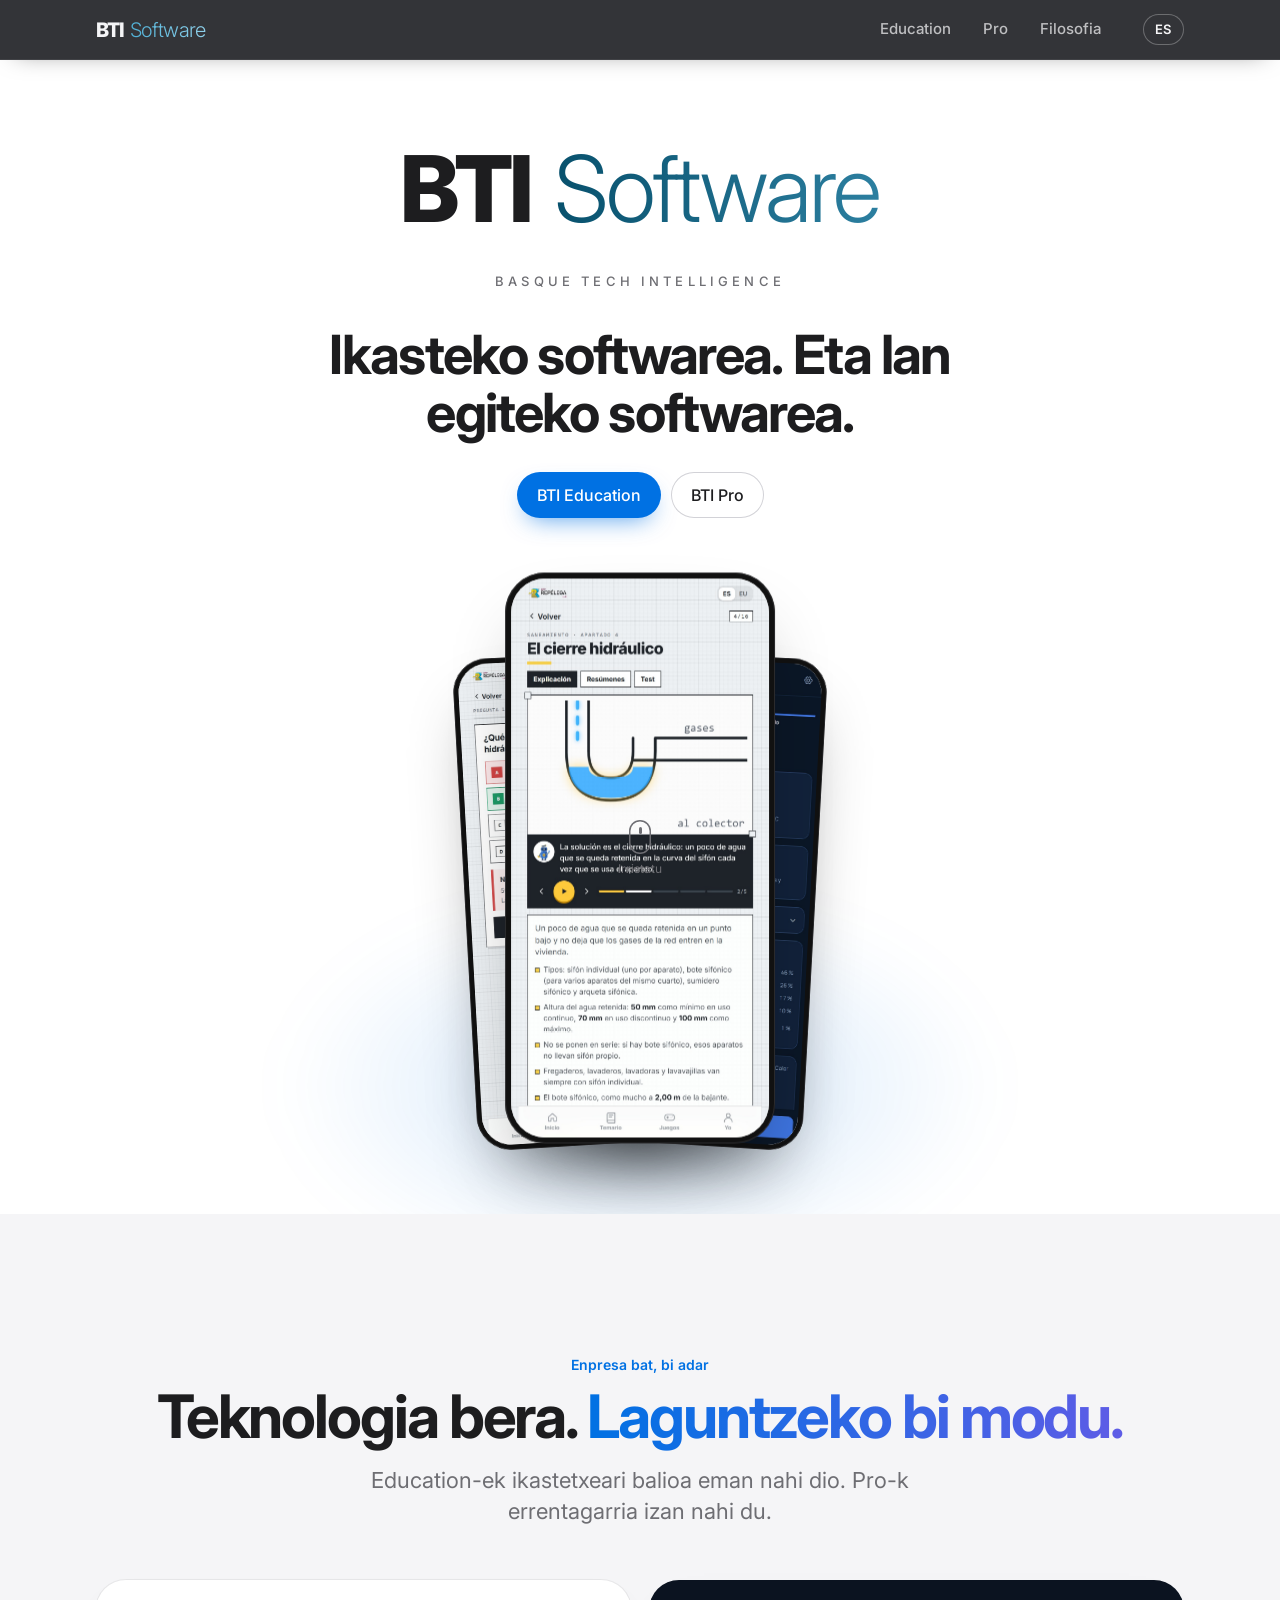
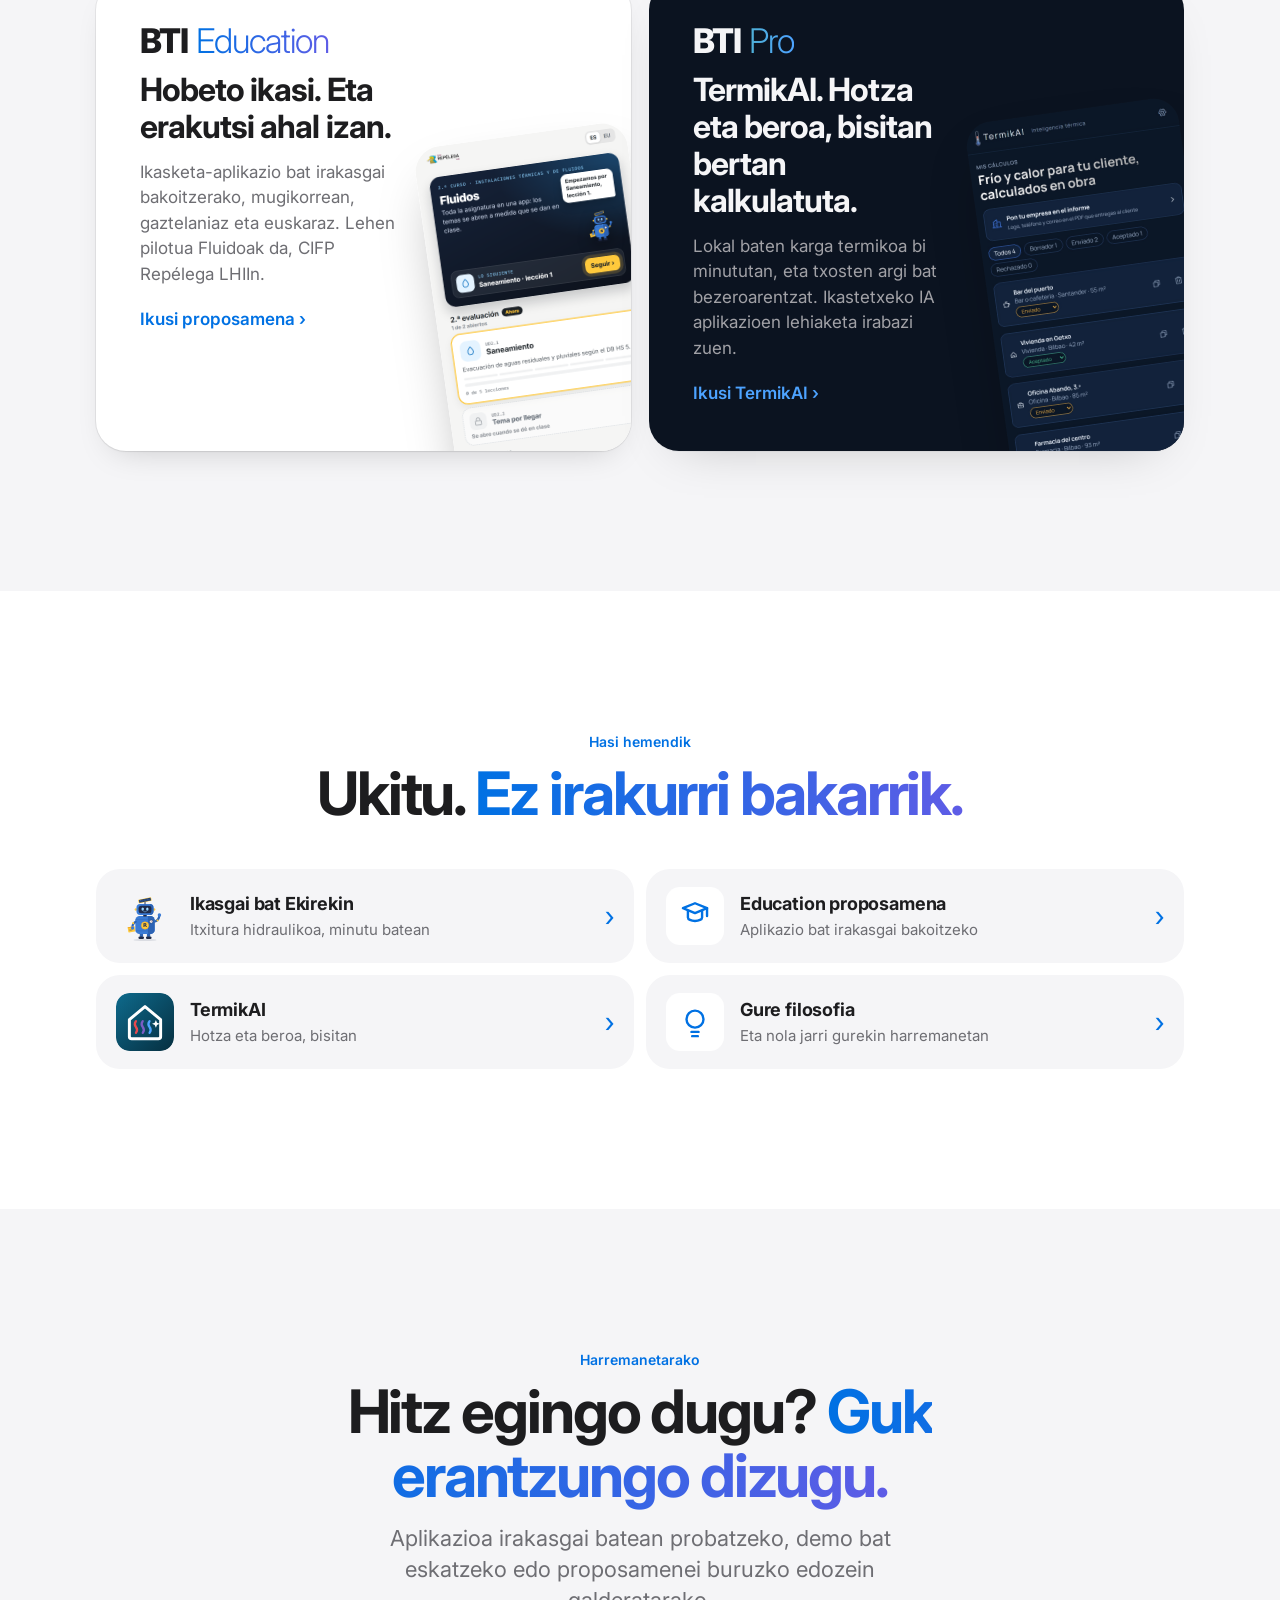
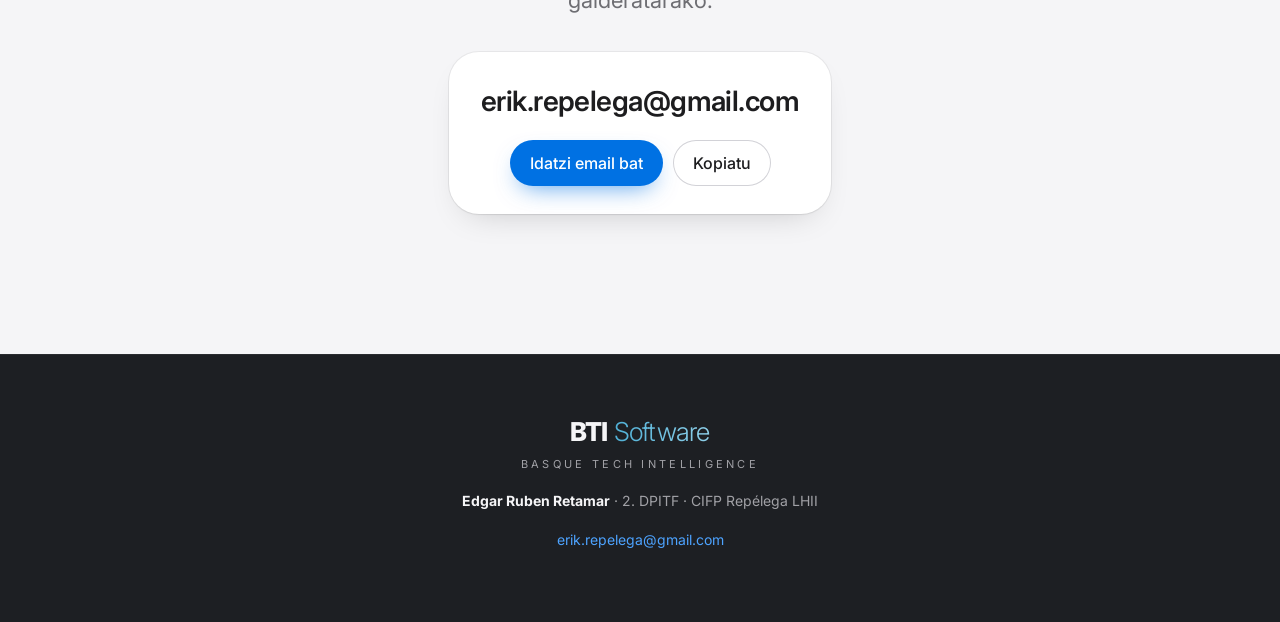
==== commit 476a2683: "Icono BTI en la pestaña, informes sin sombras para descargar, imágenes de portátil y «Descargar info" ====
--- a/eu/index.html
+++ b/eu/index.html
@@ -5,7 +5,7 @@
 <meta name="viewport" content="width=device-width, initial-scale=1">
 <title>BTI Software</title>
 <meta name="description" content="BTI Software: BTI Education eta BTI Pro. Proposamenak, demoak eta bideoak.">
-<link rel="icon" href="../img/robot.svg">
+<link rel="icon" href="../img/bti-icono.svg">
 <link rel="preconnect" href="https://fonts.googleapis.com">
 <link rel="stylesheet" href="https://fonts.googleapis.com/css2?family=Inter:wght@300;400;500;600;700;800&display=swap">
 <link rel="stylesheet" href="../css/estilos.css">
--- a/css/estilos.css
+++ b/css/estilos.css
@@ -256,9 +256,9 @@
   .fan { height: 118vw; margin-top: 36px; }
   .phone { width: 46vw; }
   .scroll-hint { display: none; }
-  .nav .wrap { gap: 10px; } .nav .bti { font-size: 18px; }
-  .nav .links { gap: 0; font-size: 14px; } .nav .links a { padding: 7px 9px; } .nav .links a::after { left: 9px; right: 9px; }
-  .nav .lang { padding: 5px 9px; font-size: 12px; margin-left: 2px; }
+  .nav .wrap { gap: 6px; } .nav .bti { font-size: 17px; }
+  .nav .links { gap: 0; font-size: 14px; } .nav .links a { padding: 7px 7px; } .nav .links a::after { left: 7px; right: 7px; }
+  .nav .lang { padding: 5px 8px; font-size: 12px; margin-left: 2px; letter-spacing: .02em; }
   .lesson { padding: 12px; border-radius: 26px; margin-top: 32px; }
   .say { font-size: 16px; min-height: 120px; }
   .eki { width: 70px; }
@@ -277,6 +277,8 @@
 }
 
 /* ---------- Filosofía ---------- */
+/* Primer bloque de Education y Pro: mismo aire bajo la barra que Filosofía (en el móvil .pad se queda en 64px y la barra se come casi todo) */
+.pad.top { padding-top: clamp(120px, 16vw, 180px); }
 .phil-top { padding-top: clamp(120px, 16vw, 180px); padding-bottom: 0; }
 .phil-top .h2 { font-size: clamp(40px, 8vw, 84px); }
 /* Manifiesto fijo: cada palabra se enciende según lo bajado (main.js) */
@@ -296,11 +298,6 @@
 .pr small { display: block; margin-top: 18px; font-size: 12px; font-weight: 700; color: var(--soft); letter-spacing: .1em; }
 .pr h3 { font-size: 24px; letter-spacing: -0.02em; line-height: 1.15; margin-top: 4px; }
 .pr p { color: var(--soft); margin-top: 8px; }
-.acro { display: grid; gap: 28px; margin-top: 36px; }
-@media (min-width: 800px) { .acro { grid-template-columns: repeat(3, 1fr); } }
-.acro b { font-size: clamp(64px, 10vw, 120px); font-weight: 800; letter-spacing: -0.05em; line-height: 1; background: linear-gradient(90deg, #4FB0D6, #4DA3FF); -webkit-background-clip: text; background-clip: text; color: transparent; }
-.acro span { font-size: clamp(28px, 4vw, 44px); font-weight: 300; letter-spacing: -0.03em; }
-.acro small { display: block; margin-top: 8px; color: #A1A1A6; font-size: 17px; }
 
 /* ---------- Contacto ---------- */
 .mailbox { display: inline-grid; gap: 18px; justify-items: center; margin-top: 36px; padding: 28px 32px; border-radius: 30px; background: #fff; max-width: 100%; }
@@ -379,11 +376,34 @@
 .name { height: 260vh; padding: 0; }
 .name .stick { position: sticky; top: 0; height: 100vh; display: flex; align-items: center; }
 .name .stick .wrap { width: 100%; }
+/* El nombre: tres tarjetas de cristal oscuro; --p (0→1, main.js) las enciende una a una */
+.nm-title { margin-top: 6px; }
+.acro { display: grid; gap: 20px; margin-top: 48px; text-align: left; }
+@media (min-width: 800px) { .acro { grid-template-columns: repeat(3, 1fr); } }
 .acro > div { --p: 0; }
-.acro b { display: inline-block; opacity: calc(.3 + .7 * var(--p)); transform: scale(calc(1.15 - .15 * var(--p))); transform-origin: 100% 80%; }
-.acro span { display: inline-block; clip-path: inset(-.2em calc((1 - var(--p)) * 100%) -.2em 0); opacity: var(--p); transform: translateX(calc((1 - var(--p)) * -.4em)); }
-.acro small { opacity: clamp(0, calc(var(--p) * 2 - 1), 1); transform: translateY(calc((1 - var(--p)) * 14px)); }
-@media (max-width: 799px) { .acro { gap: 18px; } .acro small { margin-top: 2px; } }
+.nm { position: relative; overflow: hidden; padding: 30px 28px 32px; border-radius: 24px;
+  background: linear-gradient(180deg, rgba(255,255,255,.07), rgba(255,255,255,.015));
+  box-shadow: inset 0 0 0 1px rgba(255,255,255,calc(.07 + .1 * var(--p))), inset 0 1px 0 rgba(255,255,255,.1), 0 40px 80px -40px rgba(0,0,0,.7);
+  opacity: calc(.35 + .65 * var(--p)); transform: translateY(calc((1 - var(--p)) * 28px)); }
+.nm::before { content: ''; position: absolute; inset: -40% 30% 40% -30%; background: radial-gradient(closest-side, rgba(77,163,255,.28), transparent); opacity: var(--p); pointer-events: none; }
+.nm::after { content: ''; position: absolute; left: 28px; right: 28px; top: 0; height: 1px; background: linear-gradient(90deg, transparent, rgba(143,208,234,.9), transparent); transform: scaleX(var(--p)); }
+.nm .k { position: relative; display: block; font-size: 12px; font-weight: 600; letter-spacing: .14em; text-transform: uppercase; color: #8FD0EA; }
+.nm b { position: relative; display: block; margin-top: 18px; font-size: clamp(84px, 9vw, 120px); font-weight: 800; letter-spacing: -0.05em; line-height: .9;
+  background: linear-gradient(160deg, #F5F5F7 10%, #8FD0EA 55%, #4DA3FF); -webkit-background-clip: text; background-clip: text; color: transparent;
+  transform: scale(calc(.92 + .08 * var(--p))); transform-origin: 0 100%; }
+.nm h3 { position: relative; margin-top: 14px; font-size: 26px; font-weight: 600; letter-spacing: -0.02em; color: #F5F5F7; }
+.nm .hl { position: relative; display: block; height: 1px; margin: 18px 0 16px; background: rgba(255,255,255,.12); }
+.nm .hl::after { content: ''; position: absolute; inset: 0 auto 0 0; width: calc(var(--p) * 48px); height: 2px; top: -.5px; border-radius: 2px; background: linear-gradient(90deg, #4DA3FF, #8A88FF); }
+.nm small { position: relative; display: block; font-size: 16px; line-height: 1.45; color: #A1A1A6; opacity: clamp(0, calc(var(--p) * 2 - .6), 1); }
+@media (max-width: 799px) {
+  .acro { gap: 14px; margin-top: 32px; }
+  .nm { display: grid; grid-template-columns: 64px 1fr; column-gap: 16px; padding: 20px 20px 22px; border-radius: 20px; }
+  .nm .k { grid-column: 1 / -1; }
+  .nm b { grid-column: 1; grid-row: 2 / 5; margin-top: 10px; font-size: 64px; align-self: start; }
+  .nm h3 { grid-column: 2; margin-top: 12px; font-size: 21px; }
+  .nm .hl { grid-column: 2; margin: 10px 0 8px; }
+  .nm small { grid-column: 2; font-size: 15px; }
+}
 @media (max-height: 560px) { .name { height: auto; } .name .stick { position: static; height: auto; padding: 90px 0; } .acro > div { --p: 1 !important; } }
 @media (prefers-reduced-motion: reduce) {
   #phil-title .w, .mani-text .w { opacity: 1; filter: none; transform: none; }
@@ -474,6 +494,16 @@
 .idea.in .v-ring .arc, .idea.in .v-ring .tick { stroke-dashoffset: 0; }
 .v-ring .cap { position: absolute; bottom: -4px; font-size: 13px; font-weight: 600; color: var(--soft); opacity: 0; transition: opacity .6s 2.3s; }
 .idea.in .v-ring .cap { opacity: 1; }
+/* 7 · Tamaño justo: la barra «a ojo» se llena entera y la calculada se queda en su sitio */
+.v-size .rows { display: grid; gap: 16px; margin-top: -18px; }
+.v-size .row { display: grid; grid-template-columns: 80px 150px; align-items: center; gap: 10px; font-size: 13px; font-weight: 600; color: var(--soft); }
+.v-size .bar { position: relative; height: 14px; border-radius: 7px; background: var(--line); overflow: hidden; }
+.v-size .bar i { position: absolute; inset: 0 auto 0 0; width: 0; border-radius: 7px; transition: width 1.4s .4s cubic-bezier(.2,.7,.2,1); }
+.v-size .big i { background: #A1A1A6; } .v-size .fit i { background: linear-gradient(90deg, #1E9E5A, #34C77B); }
+.idea.in .v-size .big i { width: 100%; } .idea.in .v-size .fit i { width: 62%; transition-delay: 1.3s; }
+.v-size .cap { position: absolute; bottom: 6px; display: flex; align-items: center; gap: 6px; font-size: 13px; font-weight: 600; color: #1E9E5A; opacity: 0; transition: opacity .6s 2.4s; }
+.v-size .cap svg { width: 16px; height: 16px; stroke: #1E9E5A; stroke-width: 2; }
+.idea.in .v-size .cap { opacity: 1; }
 
 /* Móvil: la línea a la izquierda; texto y dibujo junto a cada número */
 @media (max-width: 760px) {
@@ -486,3 +516,123 @@
   .idea p { font-size: 16px; }
 }
 @media (prefers-reduced-motion: reduce) { .route .rail i { transform: none; } }
+
+/* Volver arriba (lo crea main.js) */
+.to-top { position: fixed; right: 24px; bottom: 24px; z-index: 60; width: 48px; height: 48px; border: 0; border-radius: 50%; display: grid; place-items: center; cursor: pointer;
+  background: rgba(29,31,35,.78); -webkit-backdrop-filter: blur(14px) saturate(1.6); backdrop-filter: blur(14px) saturate(1.6); color: #F5F5F7;
+  box-shadow: 0 0 0 1px rgba(255,255,255,.14) inset, 0 12px 28px -12px rgba(0,0,0,.55);
+  opacity: 0; transform: translateY(12px) scale(.92); pointer-events: none; transition: opacity .35s, transform .35s cubic-bezier(.2,.8,.2,1), background .25s; }
+.to-top.on { opacity: 1; transform: none; pointer-events: auto; }
+.to-top:hover { background: var(--blue); }
+.to-top:focus-visible { outline: 2px solid var(--blue); outline-offset: 3px; }
+.to-top svg { width: 22px; height: 22px; fill: none; stroke: currentColor; stroke-width: 2.2; stroke-linecap: round; stroke-linejoin: round; transition: transform .25s; }
+.to-top:hover svg { transform: translateY(-2px); }
+@media (max-width: 600px) { .to-top { right: 16px; bottom: 16px; width: 44px; height: 44px; } }
+@media (prefers-reduced-motion: reduce) { .to-top, .to-top svg { transition: none; } }
+
+/* Cajas blancas sobre fondo gris claro: contorno fino y sombra suave para que se vea el borde */
+.grey :is(.branch:not(.dark), .num:not(.grey), .doc, .mailbox, .lesson, .pr) {
+  box-shadow: 0 0 0 1px rgba(0,0,0,.06), 0 1px 2px rgba(0,0,0,.04), 0 14px 34px -18px rgba(0,0,0,.22);
+}
+
+/* «Qué pido» (camino de tres estaciones) y «Hasta dónde puede crecer» (cuatro escenas) en education.html, 22/11/2026.
+   Se activan con .obs → .in desde main.js; las escenas solo se mueven con su tarjeta en pantalla. */
+.gi { width: 20px; height: 20px; fill: none; stroke: currentColor; stroke-width: 1.8; stroke-linecap: round; stroke-linejoin: round; flex: none; }
+
+/* ---------- Fases: camino con tres estaciones ---------- */
+.road { position: relative; display: grid; gap: 0; margin-top: 56px; }
+@media (min-width: 900px) { .road { grid-template-columns: 1fr 70px 1fr 70px 1fr; align-items: stretch; } }
+.stn { background: #fff; border-radius: 28px; padding: 26px 24px 24px; box-shadow: 0 0 0 1px var(--line) inset, 0 18px 40px -28px rgba(16,24,40,.35); text-align: center; }
+.stn .k { display: inline-grid; place-items: center; width: 30px; height: 30px; border-radius: 50%; background: var(--blue); color: #fff; font-weight: 700; font-size: 14px; }
+.stn h3 { font-size: 22px; letter-spacing: -.02em; margin-top: 10px; }
+.stn .when { font-size: 13px; color: var(--soft); margin-top: 2px; }
+/* Mapa del centro: 12 aulas que se encienden según la fase */
+.campus { display: grid; grid-template-columns: repeat(4, 1fr); gap: 7px; width: 168px; margin: 20px auto 6px; }
+.campus i { aspect-ratio: 1; border-radius: 8px; background: #E9E9EE; transition: background .5s, transform .5s, box-shadow .5s; }
+.stn.in .campus i.on { background: linear-gradient(145deg, var(--blue), var(--indigo)); box-shadow: 0 6px 14px -8px var(--indigo); transform: scale(1.04); }
+.campus i:nth-child(1) { transition-delay: .3s } .campus i:nth-child(2) { transition-delay: .4s } .campus i:nth-child(3) { transition-delay: .5s }
+.campus i:nth-child(4) { transition-delay: .6s } .campus i:nth-child(5) { transition-delay: .7s } .campus i:nth-child(6) { transition-delay: .8s }
+.campus i:nth-child(7) { transition-delay: .9s } .campus i:nth-child(8) { transition-delay: 1s } .campus i:nth-child(9) { transition-delay: 1.1s }
+.campus i:nth-child(10) { transition-delay: 1.2s } .campus i:nth-child(11) { transition-delay: 1.3s } .campus i:nth-child(12) { transition-delay: 1.4s }
+.scope { font-size: 14px; font-weight: 600; color: var(--blue); }
+.chips { display: grid; grid-template-columns: 1fr 1fr; gap: 8px; margin-top: 18px; text-align: left; }
+.rc { display: flex; align-items: center; gap: 8px; background: var(--grey); border-radius: 14px; padding: 10px 10px; font-size: 13.5px; font-weight: 500; line-height: 1.25;
+  opacity: 0; transform: translateY(10px); transition: opacity .5s, transform .5s; }
+.rc .gi { color: var(--indigo); width: 18px; height: 18px; }
+.stn.in .rc { opacity: 1; transform: none; }
+.stn.in .rc:nth-child(1) { transition-delay: .6s } .stn.in .rc:nth-child(2) { transition-delay: .75s }
+.stn.in .rc:nth-child(3) { transition-delay: .9s } .stn.in .rc:nth-child(4) { transition-delay: 1.05s }
+/* Puerta entre fases: el candado se abre */
+.gate { display: flex; flex-direction: column; align-items: center; justify-content: center; gap: 8px; padding: 18px 0; position: relative; }
+.gate::before { content: ""; position: absolute; left: 50%; top: 0; bottom: 0; width: 3px; margin-left: -1.5px; border-radius: 2px; background: linear-gradient(180deg, var(--blue), var(--indigo)); transform: scaleY(0); transform-origin: top; transition: transform .8s .2s; }
+@media (min-width: 900px) { .gate::before { left: 0; right: 0; top: 50%; bottom: auto; width: auto; height: 3px; margin: -1.5px 0 0; transform: scaleX(0); transform-origin: left; } }
+.gate.in::before { transform: none; }
+.lock { position: relative; z-index: 1; width: 46px; height: 46px; border-radius: 50%; background: #fff; display: grid; place-items: center; box-shadow: 0 0 0 1px var(--line), 0 8px 20px -10px rgba(16,24,40,.4); color: var(--soft); transition: color .4s 1s, background .4s 1s; }
+.lock .sh { transition: transform .5s 1s; transform-origin: 16px 10px; }
+.gate.in .lock { color: #fff; background: var(--blue); }
+.gate.in .lock .sh { transform: translate(5px,-2px) rotate(25deg); }
+.gate small { position: relative; z-index: 1; background: var(--grey); padding: 2px 8px; border-radius: 99px; font-size: 12.5px; font-weight: 600; color: var(--soft); text-align: center; max-width: 140px; line-height: 1.3; }
+@media (min-width: 900px) { .gate small { font-size: 11.5px; max-width: 70px; background: none; padding: 0; } }
+
+/* ---------- Crecimiento: cuatro escenas animadas ---------- */
+.grow { display: grid; gap: 16px; margin-top: 48px; }
+@media (min-width: 800px) { .grow { grid-template-columns: repeat(2, 1fr); } }
+.gw { background: #fff; border-radius: 28px; overflow: hidden; box-shadow: 0 0 0 1px var(--line) inset, 0 18px 40px -28px rgba(16,24,40,.35); }
+.scene { height: 170px; background: var(--grey); position: relative; display: grid; place-items: center; overflow: hidden; }
+.gw .gtx { padding: 18px 22px 20px; display: flex; align-items: center; justify-content: space-between; gap: 12px; }
+.gw h3 { font-size: 19px; letter-spacing: -.02em; } .gw p { color: var(--soft); font-size: 14px; margin-top: 2px; }
+.av { flex: none; font-size: 12px; font-weight: 600; padding: 5px 10px; border-radius: 99px; white-space: nowrap; }
+.av.now { background: #E8F0FE; color: var(--blue); }
+.av.later { background: var(--grey); color: var(--soft); box-shadow: 0 0 0 1px var(--line) inset; }
+.anim { animation-play-state: paused !important; }
+.gw.in .anim { animation-play-state: running !important; }
+
+/* Quiz: cinco sellos que se ganan alrededor de la pregunta */
+.quiz-s { position: relative; width: 150px; height: 150px; }
+.quiz-s .q { position: absolute; inset: 45px; border-radius: 50%; background: #fff; display: grid; place-items: center; font-size: 30px; font-weight: 800; color: var(--indigo); box-shadow: 0 8px 20px -10px rgba(16,24,40,.4); animation: qpulse 2s ease-in-out infinite; }
+.quiz-s .s { position: absolute; width: 34px; height: 34px; margin: -17px; border-radius: 11px; background: #fff; box-shadow: 0 0 0 1px var(--line); display: grid; place-items: center; color: #C7C7CC; animation: stamp 7.5s infinite; }
+.quiz-s .s .gi { width: 18px; height: 18px; }
+@keyframes stamp { 0%, 8% { background: #fff; color: #C7C7CC; transform: scale(1); } 14% { transform: scale(1.25); } 20%, 88% { background: linear-gradient(145deg, var(--blue), var(--indigo)); color: #fff; transform: scale(1); } 100% { background: #fff; color: #C7C7CC; } }
+@keyframes qpulse { 50% { transform: scale(1.08); } }
+
+/* Carrera: dos tuberías, el agua avanza y una fuga frena a un equipo */
+.race { width: 86%; display: grid; gap: 22px; }
+.lane { display: flex; align-items: center; gap: 10px; }
+.lane b { font-size: 12px; width: 18px; color: var(--soft); }
+.pipe { flex: 1; height: 16px; border-radius: 8px; background: #fff; box-shadow: 0 0 0 2px #D2D2D7 inset; position: relative; }
+.wtr { position: absolute; left: 2px; top: 2px; bottom: 2px; border-radius: 6px; background: linear-gradient(90deg, #4DA3FF, var(--blue)); width: 0; }
+.lane.a .wtr { animation: fillA 6s infinite; } .lane.b .wtr { animation: fillB 6s infinite; background: linear-gradient(90deg, #8A88FF, var(--indigo)); }
+@keyframes fillA { 0% { width: 0 } 25% { width: 30% } 45% { width: 46% } 70% { width: 75% } 85%, 100% { width: calc(100% - 4px) } }
+@keyframes fillB { 0% { width: 0 } 25% { width: 38% } 45% { width: 40% } 70% { width: 58% } 85%, 100% { width: 72% } }
+.drop { position: absolute; left: 40%; top: 14px; width: 7px; height: 9px; border-radius: 50% 50% 50% 50% / 60% 60% 40% 40%; background: var(--indigo); opacity: 0; animation: drip 6s infinite; }
+@keyframes drip { 0%, 30% { opacity: 0; transform: translateY(0) } 34% { opacity: 1 } 46% { opacity: 0; transform: translateY(26px) } 100% { opacity: 0 } }
+.tap { width: 22px; height: 22px; color: var(--soft); }
+.flag { position: absolute; right: 7%; top: 18px; font-size: 12px; font-weight: 700; color: var(--blue); opacity: 0; animation: win 6s infinite; }
+@keyframes win { 0%, 82% { opacity: 0; transform: translateY(6px) } 88%, 100% { opacity: 1; transform: none } }
+
+/* Aventura: el personaje recorre las zonas del mapa */
+.map { width: 88%; height: 120px; }
+.map .path { fill: none; stroke: #C7C7CC; stroke-width: 3; stroke-dasharray: 2 9; stroke-linecap: round; }
+.map .done { fill: none; stroke: url(#gq); stroke-width: 4; stroke-linecap: round; stroke-dasharray: 400; stroke-dashoffset: 400; animation: trail 7s infinite; }
+@keyframes trail { 0% { stroke-dashoffset: 400 } 80%, 100% { stroke-dashoffset: 0 } }
+.map .zone { fill: #fff; stroke: #D2D2D7; stroke-width: 2; }
+.map .zone.z2 { animation: zone 7s infinite 1.7s; } .map .zone.z3 { animation: zone 7s infinite 3.6s; } .map .zone.z4 { animation: zone 7s infinite 5.4s; }
+.map .zone.z1 { fill: var(--blue); stroke: var(--blue); }
+@keyframes zone { 0% { fill: #fff; stroke: #D2D2D7 } 5%, 100% { fill: var(--indigo); stroke: var(--indigo) } }
+.map text { font: 700 11px Inter, sans-serif; fill: var(--soft); text-anchor: middle; }
+
+/* Concursos: los móviles de la clase responden al proyector */
+.lv { position: relative; width: 240px; height: 140px; }
+.lv .scr { position: absolute; left: 70px; top: 6px; width: 100px; height: 62px; border-radius: 8px; background: var(--ink); display: flex; align-items: flex-end; justify-content: center; gap: 6px; padding: 0 0 10px; }
+.lv .scr i { width: 12px; border-radius: 3px 3px 0 0; background: linear-gradient(180deg, #4DA3FF, var(--blue)); animation: rank 4s infinite; }
+.lv .scr i:nth-child(2) { animation-delay: .3s; background: linear-gradient(180deg, #8A88FF, var(--indigo)); } .lv .scr i:nth-child(3) { animation-delay: .6s; }
+@keyframes rank { 0% { height: 6px } 40% { height: 34px } 60% { height: 26px } 100% { height: 6px } }
+.lv .mob { position: absolute; bottom: 4px; width: 22px; height: 38px; border-radius: 6px; background: #fff; box-shadow: 0 0 0 2px var(--ink) inset; }
+.lv .mob::after { content: ""; position: absolute; inset: 8px 5px; border-radius: 3px; background: #E9E9EE; animation: tapA 2.4s infinite; }
+.lv .mob:nth-of-type(2)::after { animation-delay: .4s } .lv .mob:nth-of-type(3)::after { animation-delay: .8s } .lv .mob:nth-of-type(4)::after { animation-delay: 1.2s } .lv .mob:nth-of-type(5)::after { animation-delay: 1.6s }
+@keyframes tapA { 0%, 70%, 100% { background: #E9E9EE } 10%, 30% { background: var(--blue) } }
+.lv svg { position: absolute; inset: 0; width: 100%; height: 100%; }
+.lv svg path { fill: none; stroke: var(--indigo); stroke-width: 1.6; stroke-dasharray: 4 6; opacity: .5; animation: flow 1.2s linear infinite; }
+@keyframes flow { to { stroke-dashoffset: -20 } }
+
+@media (prefers-reduced-motion: reduce) { .anim, .quiz-s .q { animation: none !important; } }
